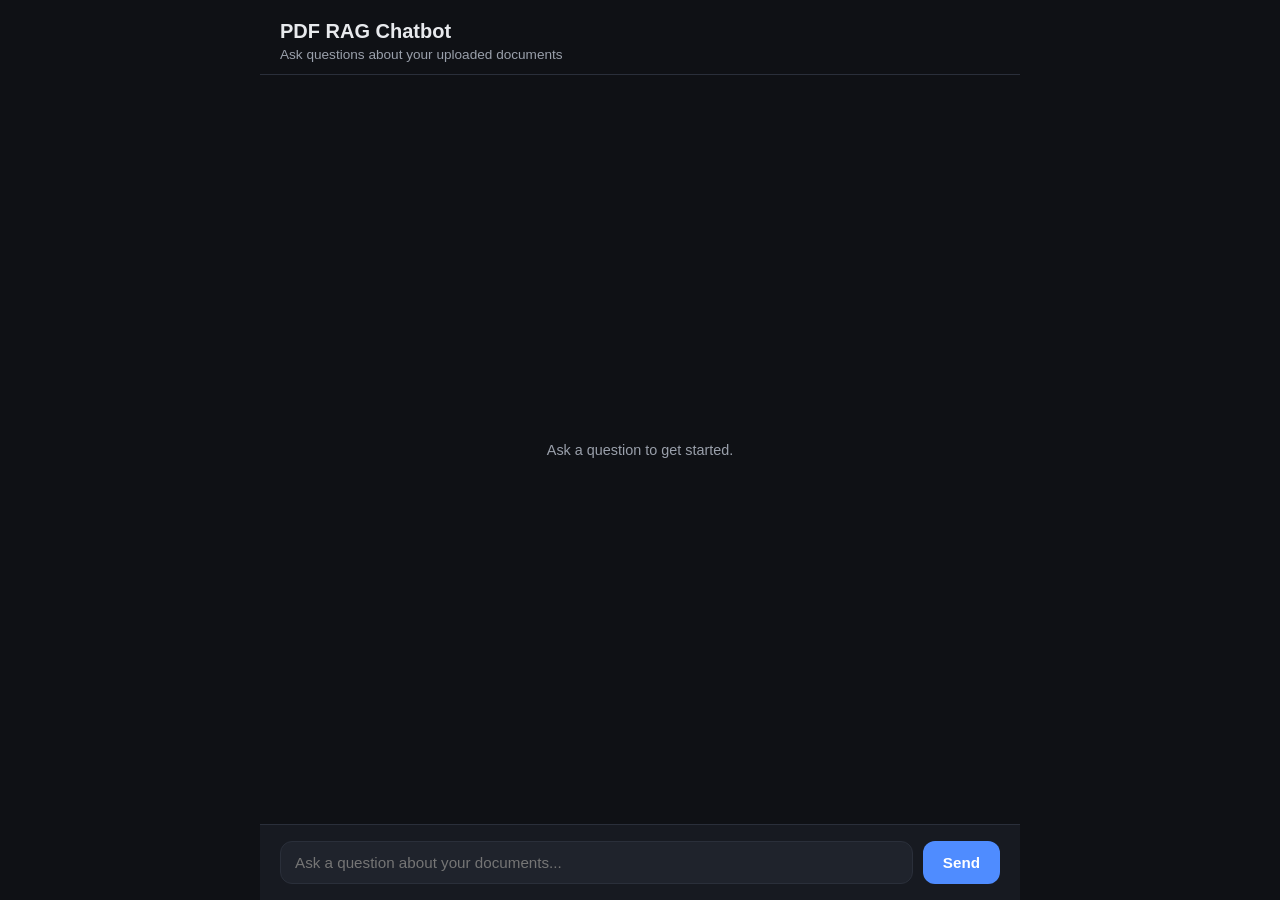
==== frontend/index.html @ 93b7ecf0 "Initial commit" ====
<!DOCTYPE html>
<html lang="en">
<head>
  <meta charset="UTF-8" />
  <meta name="viewport" content="width=device-width, initial-scale=1.0" />
  <title>PDF RAG Chatbot</title>
  <link rel="stylesheet" href="styles.css" />
</head>
<body>
  <div class="app">
    <header class="app-header">
      <h1>PDF RAG Chatbot</h1>
      <p class="subtitle">Ask questions about your uploaded documents</p>
    </header>

    <main id="chat-window" class="chat-window">
      <div class="empty-state" id="empty-state">
        Ask a question to get started.
      </div>
    </main>

    <form id="chat-form" class="chat-input-row">
      <input
        id="question-input"
        type="text"
        placeholder="Ask a question about your documents..."
        autocomplete="off"
        required
      />
      <button type="submit" id="send-btn">Send</button>
    </form>
  </div>

  <script src="app.js"></script>
</body>
</html>
---- frontend/styles.css ----
:root {
  --bg: #0f1115;
  --surface: #171a21;
  --surface-alt: #1f232c;
  --border: #2a2f3a;
  --text: #e8eaed;
  --text-dim: #9aa0ab;
  --accent: #4f8cff;
  --accent-dim: #2c5ac9;
  --user-bubble: #2b5fd9;
  --bot-bubble: #1f232c;
  --error: #e5534b;
  --radius: 12px;
}

* {
  box-sizing: border-box;
}

body {
  margin: 0;
  font-family: -apple-system, BlinkMacSystemFont, "Segoe UI", Roboto, Helvetica, Arial, sans-serif;
  background: var(--bg);
  color: var(--text);
  height: 100vh;
  display: flex;
  justify-content: center;
}

.app {
  width: 100%;
  max-width: 760px;
  height: 100vh;
  display: flex;
  flex-direction: column;
}

.app-header {
  padding: 20px 20px 12px;
  border-bottom: 1px solid var(--border);
}

.app-header h1 {
  margin: 0;
  font-size: 1.25rem;
  font-weight: 600;
}

.subtitle {
  margin: 4px 0 0;
  font-size: 0.85rem;
  color: var(--text-dim);
}

.chat-window {
  flex: 1;
  overflow-y: auto;
  padding: 20px;
  display: flex;
  flex-direction: column;
  gap: 16px;
}

.empty-state {
  margin: auto;
  color: var(--text-dim);
  font-size: 0.9rem;
}

.message {
  display: flex;
  flex-direction: column;
  max-width: 85%;
}

.message.user {
  align-self: flex-end;
  align-items: flex-end;
}

.message.bot {
  align-self: flex-start;
  align-items: flex-start;
}

.bubble {
  padding: 10px 14px;
  border-radius: var(--radius);
  line-height: 1.5;
  font-size: 0.95rem;
  white-space: pre-wrap;
  word-wrap: break-word;
}

.message.user .bubble {
  background: var(--user-bubble);
  color: white;
  border-bottom-right-radius: 4px;
}

.message.bot .bubble {
  background: var(--bot-bubble);
  border: 1px solid var(--border);
  border-bottom-left-radius: 4px;
}

.message.bot .bubble.error {
  border-color: var(--error);
  color: #ffb4b0;
}

.typing-cursor::after {
  content: "▍";
  display: inline-block;
  margin-left: 2px;
  animation: blink 1s step-start infinite;
}

@keyframes blink {
  50% { opacity: 0; }
}

.sources {
  margin-top: 8px;
  font-size: 0.78rem;
  color: var(--text-dim);
  display: flex;
  flex-direction: column;
  gap: 4px;
}

.source-item {
  display: flex;
  flex-direction: column;
  gap: 4px;
}

.source-chip {
  padding: 4px 8px;
  background: var(--surface-alt);
  border: 1px solid var(--border);
  border-radius: 8px;
  width: fit-content;
  color: var(--text-dim);
  font-size: 0.78rem;
  cursor: pointer;
  transition: border-color 0.15s ease, color 0.15s ease;
}

.source-chip:hover {
  border-color: var(--accent);
  color: var(--text);
}

.source-chip.expanded {
  border-color: var(--accent);
  color: var(--text);
}

.source-preview {
  padding: 8px 10px;
  background: var(--surface-alt);
  border: 1px solid var(--border);
  border-left: 2px solid var(--accent);
  border-radius: 8px;
  font-size: 0.78rem;
  color: var(--text-dim);
  line-height: 1.5;
  max-width: 480px;
}

.chat-input-row {
  display: flex;
  gap: 10px;
  padding: 16px 20px;
  border-top: 1px solid var(--border);
  background: var(--surface);
}

#question-input {
  flex: 1;
  padding: 12px 14px;
  border-radius: var(--radius);
  border: 1px solid var(--border);
  background: var(--surface-alt);
  color: var(--text);
  font-size: 0.95rem;
  outline: none;
}

#question-input:focus {
  border-color: var(--accent);
}

#send-btn {
  padding: 0 20px;
  border-radius: var(--radius);
  border: none;
  background: var(--accent);
  color: white;
  font-size: 0.95rem;
  font-weight: 600;
  cursor: pointer;
  transition: background 0.15s ease;
}

#send-btn:hover:not(:disabled) {
  background: var(--accent-dim);
}

#send-btn:disabled {
  opacity: 0.5;
  cursor: not-allowed;
}
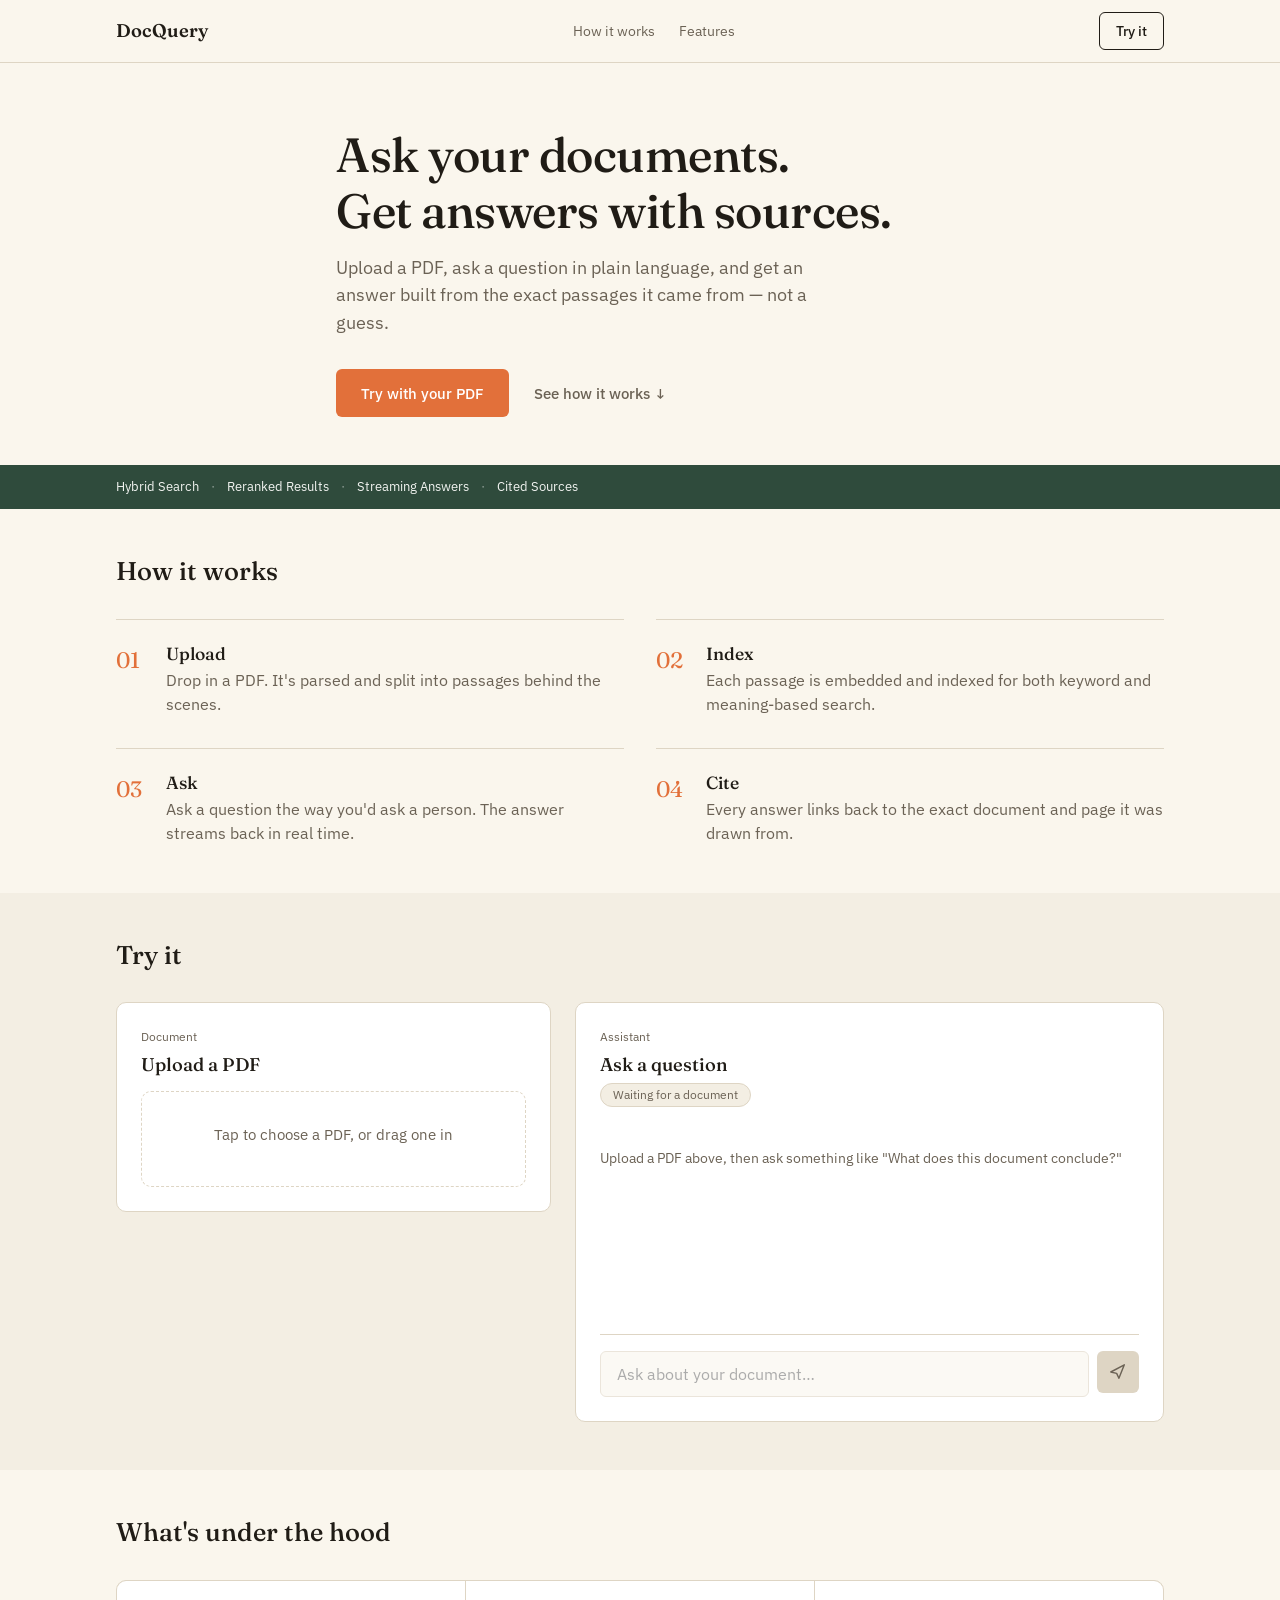
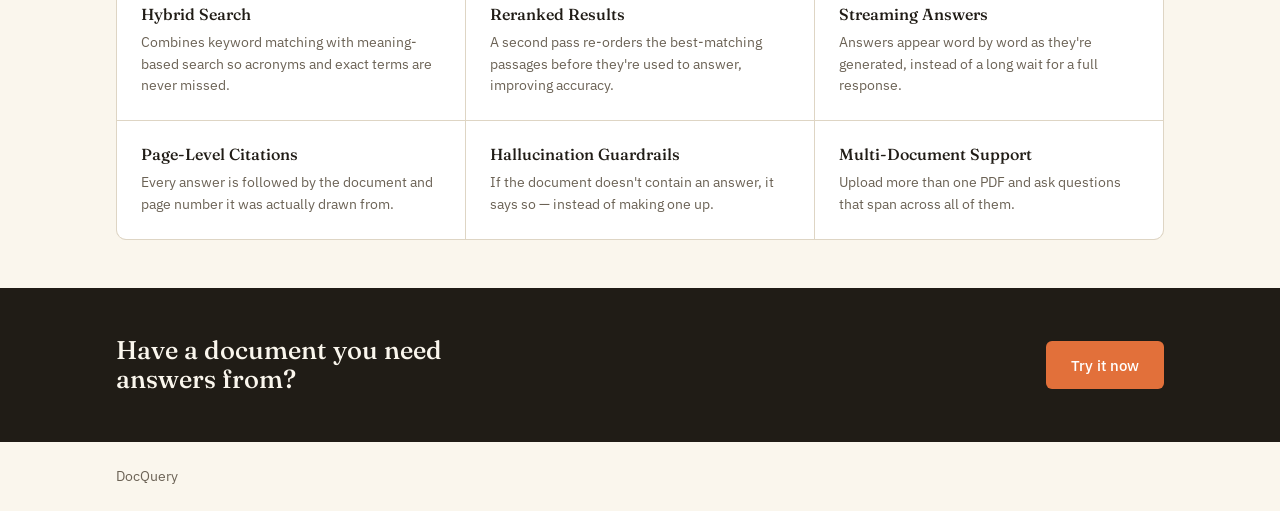
==== commit 2d1188b7: "added landing page and the signup" ====
--- a/frontend/index.html
+++ b/frontend/index.html
@@ -1,35 +1,206 @@
 <!DOCTYPE html>
 <html lang="en">
 <head>
-  <meta charset="UTF-8" />
-  <meta name="viewport" content="width=device-width, initial-scale=1.0" />
-  <title>PDF RAG Chatbot</title>
-  <link rel="stylesheet" href="styles.css" />
+<meta charset="UTF-8" />
+<meta name="viewport" content="width=device-width, initial-scale=1.0" />
+<title>DocQuery — Ask your PDFs, with sources</title>
+<link rel="preconnect" href="https://fonts.googleapis.com">
+<link href="https://fonts.googleapis.com/css2?family=Fraunces:opsz,wght@9..144,400;9..144,500;9..144,600&family=IBM+Plex+Sans:wght@400;500;600&display=swap" rel="stylesheet">
+<link rel="stylesheet" href="styles.css" />
 </head>
 <body>
-  <div class="app">
-    <header class="app-header">
-      <h1>PDF RAG Chatbot</h1>
-      <p class="subtitle">Ask questions about your uploaded documents</p>
-    </header>
-
-    <main id="chat-window" class="chat-window">
-      <div class="empty-state" id="empty-state">
-        Ask a question to get started.
-      </div>
-    </main>
-
-    <form id="chat-form" class="chat-input-row">
-      <input
-        id="question-input"
-        type="text"
-        placeholder="Ask a question about your documents..."
-        autocomplete="off"
-        required
-      />
-      <button type="submit" id="send-btn">Send</button>
-    </form>
-  </div>
+
+  <header class="site-header">
+    <div class="wrap header-inner">
+      <span class="logo">DocQuery</span>
+      <nav class="nav-links">
+        <a href="#how-it-works">How it works</a>
+        <a href="#features">Features</a>
+      </nav>
+      <a href="#demo" class="btn btn-ghost btn-sm">Try it</a>
+    </div>
+  </header>
+
+  <main>
+
+    <!-- HERO -->
+    <section class="hero">
+      <div class="wrap hero-inner">
+        <h1 class="hero-title">Ask your documents.<br>Get answers with sources.</h1>
+        <p class="hero-sub">Upload a PDF, ask a question in plain language, and get an answer built from the exact passages it came from — not a guess.</p>
+        <div class="hero-actions">
+          <a href="#demo" class="btn btn-primary">Try with your PDF</a>
+          <a href="#how-it-works" class="btn btn-text">See how it works ↓</a>
+        </div>
+      </div>
+    </section>
+
+    <!-- CAPABILITY STRIP -->
+    <section class="capability-strip">
+      <div class="wrap capability-inner">
+        <span class="cap-item">Hybrid Search</span>
+        <span class="cap-dot">·</span>
+        <span class="cap-item">Reranked Results</span>
+        <span class="cap-dot">·</span>
+        <span class="cap-item">Streaming Answers</span>
+        <span class="cap-dot">·</span>
+        <span class="cap-item">Cited Sources</span>
+      </div>
+    </section>
+
+    <!-- HOW IT WORKS -->
+    <section class="how-it-works" id="how-it-works">
+      <div class="wrap">
+        <h2 class="section-title">How it works</h2>
+        <ol class="steps">
+          <li class="step">
+            <span class="step-num">01</span>
+            <div>
+              <h3>Upload</h3>
+              <p>Drop in a PDF. It's parsed and split into passages behind the scenes.</p>
+            </div>
+          </li>
+          <li class="step">
+            <span class="step-num">02</span>
+            <div>
+              <h3>Index</h3>
+              <p>Each passage is embedded and indexed for both keyword and meaning-based search.</p>
+            </div>
+          </li>
+          <li class="step">
+            <span class="step-num">03</span>
+            <div>
+              <h3>Ask</h3>
+              <p>Ask a question the way you'd ask a person. The answer streams back in real time.</p>
+            </div>
+          </li>
+          <li class="step">
+            <span class="step-num">04</span>
+            <div>
+              <h3>Cite</h3>
+              <p>Every answer links back to the exact document and page it was drawn from.</p>
+            </div>
+          </li>
+        </ol>
+      </div>
+    </section>
+
+    <!-- LIVE DEMO -->
+    <section class="demo" id="demo">
+      <div class="wrap">
+        <h2 class="section-title">Try it</h2>
+
+        <div class="demo-grid">
+
+          <!-- Upload / Key topics panel -->
+          <div class="panel panel-topics">
+            <div class="panel-header">
+              <span class="panel-eyebrow">Document</span>
+              <h3>Upload a PDF</h3>
+            </div>
+
+            <div class="dropzone" id="dropzone">
+              <input type="file" id="file-input" accept="application/pdf" hidden />
+              <p class="dropzone-text" id="dropzone-text">Tap to choose a PDF, or drag one in</p>
+              <p class="dropzone-file" id="dropzone-filename"></p>
+            </div>
+
+            <div class="upload-status" id="upload-status" hidden></div>
+
+            <div class="topics-block" id="topics-block" hidden>
+              <p class="panel-eyebrow">Key topics found</p>
+              <ul class="topic-chips" id="topic-chips"></ul>
+            </div>
+          </div>
+
+          <!-- Chat panel -->
+          <div class="panel panel-chat">
+            <div class="panel-header">
+              <span class="panel-eyebrow">Assistant</span>
+              <h3>Ask a question</h3>
+              <span class="status-pill" id="chat-status">Waiting for a document</span>
+            </div>
+
+            <div class="chat-log" id="chat-log">
+              <div class="chat-empty" id="chat-empty">
+                Upload a PDF above, then ask something like "What does this document conclude?"
+              </div>
+            </div>
+
+            <form class="chat-input-row" id="chat-form">
+              <input
+                type="text"
+                id="chat-input"
+                class="chat-input"
+                placeholder="Ask about your document…"
+                autocomplete="off"
+                disabled
+              />
+              <button type="submit" class="chat-send" id="chat-send" disabled aria-label="Send">
+                <svg width="18" height="18" viewBox="0 0 20 20" fill="none"><path d="M2 10L17 2L11 17L8.5 11.5L2 10Z" stroke="currentColor" stroke-width="1.6" stroke-linejoin="round"/></svg>
+              </button>
+            </form>
+          </div>
+
+        </div>
+      </div>
+    </section>
+
+    <!-- FEATURES -->
+    <section class="features" id="features">
+      <div class="wrap">
+        <h2 class="section-title">What's under the hood</h2>
+        <div class="feature-grid">
+
+          <div class="feature-card">
+            <h3>Hybrid Search</h3>
+            <p>Combines keyword matching with meaning-based search so acronyms and exact terms are never missed.</p>
+          </div>
+
+          <div class="feature-card">
+            <h3>Reranked Results</h3>
+            <p>A second pass re-orders the best-matching passages before they're used to answer, improving accuracy.</p>
+          </div>
+
+          <div class="feature-card">
+            <h3>Streaming Answers</h3>
+            <p>Answers appear word by word as they're generated, instead of a long wait for a full response.</p>
+          </div>
+
+          <div class="feature-card">
+            <h3>Page-Level Citations</h3>
+            <p>Every answer is followed by the document and page number it was actually drawn from.</p>
+          </div>
+
+          <div class="feature-card">
+            <h3>Hallucination Guardrails</h3>
+            <p>If the document doesn't contain an answer, it says so — instead of making one up.</p>
+          </div>
+
+          <div class="feature-card">
+            <h3>Multi-Document Support</h3>
+            <p>Upload more than one PDF and ask questions that span across all of them.</p>
+          </div>
+
+        </div>
+      </div>
+    </section>
+
+    <!-- FOOTER CTA -->
+    <section class="footer-cta">
+      <div class="wrap footer-cta-inner">
+        <h2>Have a document you need answers from?</h2>
+        <a href="#demo" class="btn btn-primary">Try it now</a>
+      </div>
+    </section>
+
+  </main>
+
+  <footer class="site-footer">
+    <div class="wrap">
+      <span>DocQuery</span>
+    </div>
+  </footer>
 
   <script src="app.js"></script>
 </body>
--- a/frontend/styles.css
+++ b/frontend/styles.css
@@ -1,214 +1,577 @@
+/* ============================================
+   TOKENS
+   ============================================ */
 :root {
-  --bg: #0f1115;
-  --surface: #171a21;
-  --surface-alt: #1f232c;
-  --border: #2a2f3a;
-  --text: #e8eaed;
-  --text-dim: #9aa0ab;
-  --accent: #4f8cff;
-  --accent-dim: #2c5ac9;
-  --user-bubble: #2b5fd9;
-  --bot-bubble: #1f232c;
-  --error: #e5534b;
-  --radius: 12px;
-}
-
-* {
-  box-sizing: border-box;
+  --color-bg: #FAF6ED;
+  --color-surface: #F3EEE3;
+  --color-surface-raised: #FFFFFF;
+  --color-ink: #201C16;
+  --color-ink-muted: #6B6255;
+  --color-accent: #E2703A;
+  --color-accent-hover: #C85F2C;
+  --color-accent-ink: #FFFFFF;
+  --color-trust: #2F4B3C;
+  --color-trust-tint: #E7EEEA;
+  --color-border: #DED5C4;
+  --color-error: #B3452D;
+
+  --font-display: 'Fraunces', Georgia, serif;
+  --font-body: 'IBM Plex Sans', -apple-system, BlinkMacSystemFont, sans-serif;
+
+  --radius-sm: 6px;
+  --radius-md: 10px;
+  --radius-lg: 16px;
+
+  --container: 1080px;
+
+  --space-1: 4px;
+  --space-2: 8px;
+  --space-3: 12px;
+  --space-4: 16px;
+  --space-5: 24px;
+  --space-6: 32px;
+  --space-7: 48px;
+  --space-8: 64px;
+}
+
+/* ============================================
+   RESET / BASE
+   ============================================ */
+* { box-sizing: border-box; }
+
+html {
+  scroll-behavior: smooth;
+}
+
+@media (prefers-reduced-motion: reduce) {
+  html { scroll-behavior: auto; }
+  * { animation-duration: 0.01ms !important; transition-duration: 0.01ms !important; }
 }
 
 body {
   margin: 0;
-  font-family: -apple-system, BlinkMacSystemFont, "Segoe UI", Roboto, Helvetica, Arial, sans-serif;
-  background: var(--bg);
-  color: var(--text);
-  height: 100vh;
-  display: flex;
+  font-family: var(--font-body);
+  background: var(--color-bg);
+  color: var(--color-ink);
+  line-height: 1.5;
+  -webkit-font-smoothing: antialiased;
+}
+
+h1, h2, h3 {
+  font-family: var(--font-display);
+  font-weight: 500;
+  line-height: 1.15;
+  margin: 0;
+}
+
+p { margin: 0; }
+
+a { color: inherit; text-decoration: none; }
+
+ul, ol { margin: 0; padding: 0; list-style: none; }
+
+button, input {
+  font-family: inherit;
+  font-size: inherit;
+  color: inherit;
+}
+
+:focus-visible {
+  outline: 2px solid var(--color-trust);
+  outline-offset: 2px;
+}
+
+.wrap {
+  max-width: var(--container);
+  margin: 0 auto;
+  padding: 0 var(--space-4);
+}
+
+/* ============================================
+   BUTTONS
+   ============================================ */
+.btn {
+  display: inline-flex;
+  align-items: center;
   justify-content: center;
-}
-
-.app {
+  gap: var(--space-2);
+  padding: var(--space-3) var(--space-5);
+  border-radius: var(--radius-sm);
+  font-weight: 500;
+  font-size: 0.95rem;
+  border: 1px solid transparent;
+  cursor: pointer;
+  transition: background-color 0.15s ease, border-color 0.15s ease;
+}
+
+.btn-primary {
+  background: var(--color-accent);
+  color: var(--color-accent-ink);
+}
+.btn-primary:hover { background: var(--color-accent-hover); }
+
+.btn-ghost {
+  background: transparent;
+  border-color: var(--color-ink);
+  color: var(--color-ink);
+}
+.btn-ghost:hover { background: var(--color-surface); }
+
+.btn-text {
+  padding: var(--space-3) 0;
+  color: var(--color-ink-muted);
+}
+.btn-text:hover { color: var(--color-ink); }
+
+.btn-sm { padding: var(--space-2) var(--space-4); font-size: 0.85rem; }
+
+/* ============================================
+   HEADER
+   ============================================ */
+.site-header {
+  position: sticky;
+  top: 0;
+  z-index: 10;
+  background: var(--color-bg);
+  border-bottom: 1px solid var(--color-border);
+}
+
+.header-inner {
+  display: flex;
+  align-items: center;
+  justify-content: space-between;
+  padding-top: var(--space-3);
+  padding-bottom: var(--space-3);
+}
+
+.logo {
+  font-family: var(--font-display);
+  font-size: 1.15rem;
+  font-weight: 600;
+}
+
+.nav-links {
+  display: none;
+}
+
+@media (min-width: 720px) {
+  .nav-links {
+    display: flex;
+    gap: var(--space-5);
+    font-size: 0.9rem;
+    color: var(--color-ink-muted);
+  }
+  .nav-links a:hover { color: var(--color-ink); }
+}
+
+/* ============================================
+   HERO
+   ============================================ */
+.hero {
+  padding: var(--space-8) 0 var(--space-7);
+}
+
+.hero-inner {
+  max-width: 640px;
+}
+
+.hero-title {
+  font-size: 2.1rem;
+  letter-spacing: -0.01em;
+}
+
+.hero-sub {
+  margin-top: var(--space-4);
+  font-size: 1.05rem;
+  color: var(--color-ink-muted);
+  max-width: 46ch;
+}
+
+.hero-actions {
+  margin-top: var(--space-6);
+  display: flex;
+  flex-wrap: wrap;
+  align-items: center;
+  gap: var(--space-5);
+}
+
+@media (min-width: 720px) {
+  .hero-title { font-size: 3rem; }
+  .hero-sub { font-size: 1.15rem; }
+}
+
+/* ============================================
+   CAPABILITY STRIP
+   ============================================ */
+.capability-strip {
+  background: var(--color-trust);
+  color: #F2F4F1;
+  padding: var(--space-3) 0;
+}
+
+.capability-inner {
+  display: flex;
+  flex-wrap: wrap;
+  gap: var(--space-2) var(--space-3);
+  font-size: 0.82rem;
+  font-family: var(--font-body);
+}
+
+.cap-item { white-space: nowrap; }
+.cap-dot { opacity: 0.5; }
+
+/* ============================================
+   SECTION TITLE
+   ============================================ */
+.section-title {
+  font-size: 1.6rem;
+  margin-bottom: var(--space-6);
+}
+
+section {
+  padding: var(--space-7) 0;
+}
+
+/* ============================================
+   HOW IT WORKS
+   ============================================ */
+.steps {
+  display: flex;
+  flex-direction: column;
+  gap: var(--space-6);
+}
+
+.step {
+  display: flex;
+  gap: var(--space-4);
+  align-items: flex-start;
+  border-top: 1px solid var(--color-border);
+  padding-top: var(--space-5);
+}
+
+.step-num {
+  font-family: var(--font-display);
+  font-size: 1.4rem;
+  color: var(--color-accent);
+  flex-shrink: 0;
+  width: 2.4ch;
+}
+
+.step h3 {
+  font-size: 1.1rem;
+  margin-bottom: var(--space-1);
+}
+
+.step p {
+  color: var(--color-ink-muted);
+  max-width: 52ch;
+}
+
+@media (min-width: 860px) {
+  .steps {
+    flex-direction: row;
+    flex-wrap: wrap;
+  }
+  .step {
+    flex: 1 1 calc(50% - var(--space-6));
+  }
+}
+
+/* ============================================
+   DEMO
+   ============================================ */
+.demo {
+  background: var(--color-surface);
+}
+
+.demo-grid {
+  display: grid;
+  grid-template-columns: 1fr;
+  gap: var(--space-5);
+}
+
+@media (min-width: 860px) {
+  .demo-grid {
+    grid-template-columns: 0.85fr 1.15fr;
+    align-items: start;
+  }
+}
+
+.panel {
+  background: var(--color-surface-raised);
+  border: 1px solid var(--color-border);
+  border-radius: var(--radius-md);
+  padding: var(--space-5);
+}
+
+.panel-header {
+  margin-bottom: var(--space-4);
+  display: flex;
+  flex-wrap: wrap;
+  align-items: baseline;
+  gap: var(--space-2) var(--space-3);
+}
+
+.panel-eyebrow {
+  font-size: 0.78rem;
+  color: var(--color-ink-muted);
+}
+
+.panel-header h3 {
+  font-size: 1.15rem;
   width: 100%;
-  max-width: 760px;
-  height: 100vh;
+}
+
+.status-pill {
+  font-size: 0.75rem;
+  padding: 2px var(--space-3);
+  border-radius: 999px;
+  background: var(--color-surface);
+  color: var(--color-ink-muted);
+  border: 1px solid var(--color-border);
+}
+
+.status-pill.is-ready {
+  background: var(--color-trust-tint);
+  color: var(--color-trust);
+  border-color: var(--color-trust);
+}
+
+/* Dropzone */
+.dropzone {
+  border: 1.5px dashed var(--color-border);
+  border-radius: var(--radius-md);
+  padding: var(--space-6) var(--space-4);
+  text-align: center;
+  cursor: pointer;
+  transition: border-color 0.15s ease, background-color 0.15s ease;
+}
+
+.dropzone:hover,
+.dropzone.is-dragover {
+  border-color: var(--color-accent);
+  background: #FCF3EC;
+}
+
+.dropzone-text {
+  color: var(--color-ink-muted);
+  font-size: 0.92rem;
+}
+
+.dropzone-file {
+  margin-top: var(--space-2);
+  font-weight: 500;
+  font-size: 0.9rem;
+}
+
+.upload-status {
+  margin-top: var(--space-3);
+  font-size: 0.85rem;
+  color: var(--color-ink-muted);
+}
+
+.upload-status.is-error { color: var(--color-error); }
+
+/* Topic chips */
+.topics-block {
+  margin-top: var(--space-5);
+}
+
+.topic-chips {
+  margin-top: var(--space-2);
+  display: flex;
+  flex-wrap: wrap;
+  gap: var(--space-2);
+}
+
+.topic-chips li {
+  font-size: 0.82rem;
+  padding: 4px var(--space-3);
+  border-radius: 999px;
+  background: var(--color-surface);
+  border: 1px solid var(--color-border);
+}
+
+/* Chat panel */
+.panel-chat {
   display: flex;
   flex-direction: column;
-}
-
-.app-header {
-  padding: 20px 20px 12px;
-  border-bottom: 1px solid var(--border);
-}
-
-.app-header h1 {
-  margin: 0;
-  font-size: 1.25rem;
-  font-weight: 600;
-}
-
-.subtitle {
-  margin: 4px 0 0;
-  font-size: 0.85rem;
-  color: var(--text-dim);
-}
-
-.chat-window {
+  min-height: 420px;
+}
+
+.chat-log {
   flex: 1;
   overflow-y: auto;
-  padding: 20px;
   display: flex;
   flex-direction: column;
-  gap: 16px;
-}
-
-.empty-state {
-  margin: auto;
-  color: var(--text-dim);
+  gap: var(--space-4);
+  padding-right: var(--space-1);
+}
+
+.chat-empty {
+  color: var(--color-ink-muted);
   font-size: 0.9rem;
-}
-
-.message {
-  display: flex;
-  flex-direction: column;
-  max-width: 85%;
-}
-
-.message.user {
+  padding: var(--space-5) 0;
+}
+
+.chat-message {
+  max-width: 90%;
+  padding: var(--space-3) var(--space-4);
+  border-radius: var(--radius-md);
+  font-size: 0.92rem;
+  line-height: 1.5;
+}
+
+.chat-message.user {
   align-self: flex-end;
-  align-items: flex-end;
-}
-
-.message.bot {
+  background: var(--color-trust);
+  color: #F2F4F1;
+}
+
+.chat-message.assistant {
   align-self: flex-start;
-  align-items: flex-start;
-}
-
-.bubble {
-  padding: 10px 14px;
-  border-radius: var(--radius);
-  line-height: 1.5;
-  font-size: 0.95rem;
-  white-space: pre-wrap;
-  word-wrap: break-word;
-}
-
-.message.user .bubble {
-  background: var(--user-bubble);
-  color: white;
-  border-bottom-right-radius: 4px;
-}
-
-.message.bot .bubble {
-  background: var(--bot-bubble);
-  border: 1px solid var(--border);
-  border-bottom-left-radius: 4px;
-}
-
-.message.bot .bubble.error {
-  border-color: var(--error);
-  color: #ffb4b0;
-}
-
-.typing-cursor::after {
-  content: "▍";
+  background: var(--color-surface);
+  border: 1px solid var(--color-border);
+}
+
+.chat-message .cursor {
   display: inline-block;
+  width: 2px;
+  height: 1em;
+  background: var(--color-ink);
   margin-left: 2px;
-  animation: blink 1s step-start infinite;
+  vertical-align: -0.15em;
+  animation: blink 0.9s steps(1) infinite;
 }
 
 @keyframes blink {
   50% { opacity: 0; }
 }
 
-.sources {
-  margin-top: 8px;
-  font-size: 0.78rem;
-  color: var(--text-dim);
+.source-chips {
+  margin-top: var(--space-3);
+  display: flex;
+  flex-wrap: wrap;
+  gap: var(--space-2);
+}
+
+.source-chip {
+  font-size: 0.75rem;
+  padding: 2px var(--space-3);
+  border-radius: 999px;
+  background: var(--color-trust-tint);
+  color: var(--color-trust);
+  border: 1px solid var(--color-trust);
+}
+
+.chat-input-row {
+  margin-top: var(--space-4);
+  display: flex;
+  gap: var(--space-2);
+  border-top: 1px solid var(--color-border);
+  padding-top: var(--space-4);
+}
+
+.chat-input {
+  flex: 1;
+  padding: var(--space-3) var(--space-4);
+  border: 1px solid var(--color-border);
+  border-radius: var(--radius-sm);
+  background: var(--color-bg);
+}
+
+.chat-input:disabled {
+  opacity: 0.6;
+}
+
+.chat-send {
+  width: 42px;
+  height: 42px;
+  flex-shrink: 0;
+  border-radius: var(--radius-sm);
+  border: none;
+  background: var(--color-accent);
+  color: #fff;
+  display: flex;
+  align-items: center;
+  justify-content: center;
+  cursor: pointer;
+}
+
+.chat-send:disabled {
+  background: var(--color-border);
+  color: var(--color-ink-muted);
+  cursor: not-allowed;
+}
+
+/* ============================================
+   FEATURES
+   ============================================ */
+.feature-grid {
+  display: grid;
+  grid-template-columns: 1fr;
+  gap: 1px;
+  background: var(--color-border);
+  border: 1px solid var(--color-border);
+  border-radius: var(--radius-md);
+  overflow: hidden;
+}
+
+@media (min-width: 640px) {
+  .feature-grid { grid-template-columns: 1fr 1fr; }
+}
+@media (min-width: 960px) {
+  .feature-grid { grid-template-columns: 1fr 1fr 1fr; }
+}
+
+.feature-card {
+  background: var(--color-surface-raised);
+  padding: var(--space-5);
+}
+
+.feature-card h3 {
+  font-size: 1rem;
+  margin-bottom: var(--space-2);
+}
+
+.feature-card p {
+  color: var(--color-ink-muted);
+  font-size: 0.9rem;
+}
+
+/* ============================================
+   FOOTER CTA
+   ============================================ */
+.footer-cta {
+  background: var(--color-ink);
+  color: var(--color-bg);
+}
+
+.footer-cta-inner {
+  text-align: left;
   display: flex;
   flex-direction: column;
-  gap: 4px;
-}
-
-.source-item {
-  display: flex;
-  flex-direction: column;
-  gap: 4px;
-}
-
-.source-chip {
-  padding: 4px 8px;
-  background: var(--surface-alt);
-  border: 1px solid var(--border);
-  border-radius: 8px;
-  width: fit-content;
-  color: var(--text-dim);
-  font-size: 0.78rem;
-  cursor: pointer;
-  transition: border-color 0.15s ease, color 0.15s ease;
-}
-
-.source-chip:hover {
-  border-color: var(--accent);
-  color: var(--text);
-}
-
-.source-chip.expanded {
-  border-color: var(--accent);
-  color: var(--text);
-}
-
-.source-preview {
-  padding: 8px 10px;
-  background: var(--surface-alt);
-  border: 1px solid var(--border);
-  border-left: 2px solid var(--accent);
-  border-radius: 8px;
-  font-size: 0.78rem;
-  color: var(--text-dim);
-  line-height: 1.5;
-  max-width: 480px;
-}
-
-.chat-input-row {
-  display: flex;
-  gap: 10px;
-  padding: 16px 20px;
-  border-top: 1px solid var(--border);
-  background: var(--surface);
-}
-
-#question-input {
-  flex: 1;
-  padding: 12px 14px;
-  border-radius: var(--radius);
-  border: 1px solid var(--border);
-  background: var(--surface-alt);
-  color: var(--text);
-  font-size: 0.95rem;
-  outline: none;
-}
-
-#question-input:focus {
-  border-color: var(--accent);
-}
-
-#send-btn {
-  padding: 0 20px;
-  border-radius: var(--radius);
-  border: none;
-  background: var(--accent);
-  color: white;
-  font-size: 0.95rem;
-  font-weight: 600;
-  cursor: pointer;
-  transition: background 0.15s ease;
-}
-
-#send-btn:hover:not(:disabled) {
-  background: var(--accent-dim);
-}
-
-#send-btn:disabled {
-  opacity: 0.5;
-  cursor: not-allowed;
+  gap: var(--space-5);
+}
+
+.footer-cta h2 {
+  font-size: 1.6rem;
+  max-width: 20ch;
+}
+
+@media (min-width: 720px) {
+  .footer-cta-inner {
+    flex-direction: row;
+    align-items: center;
+    justify-content: space-between;
+  }
+}
+
+/* ============================================
+   FOOTER
+   ============================================ */
+.site-footer {
+  padding: var(--space-5) 0;
+  font-size: 0.85rem;
+  color: var(--color-ink-muted);
 }
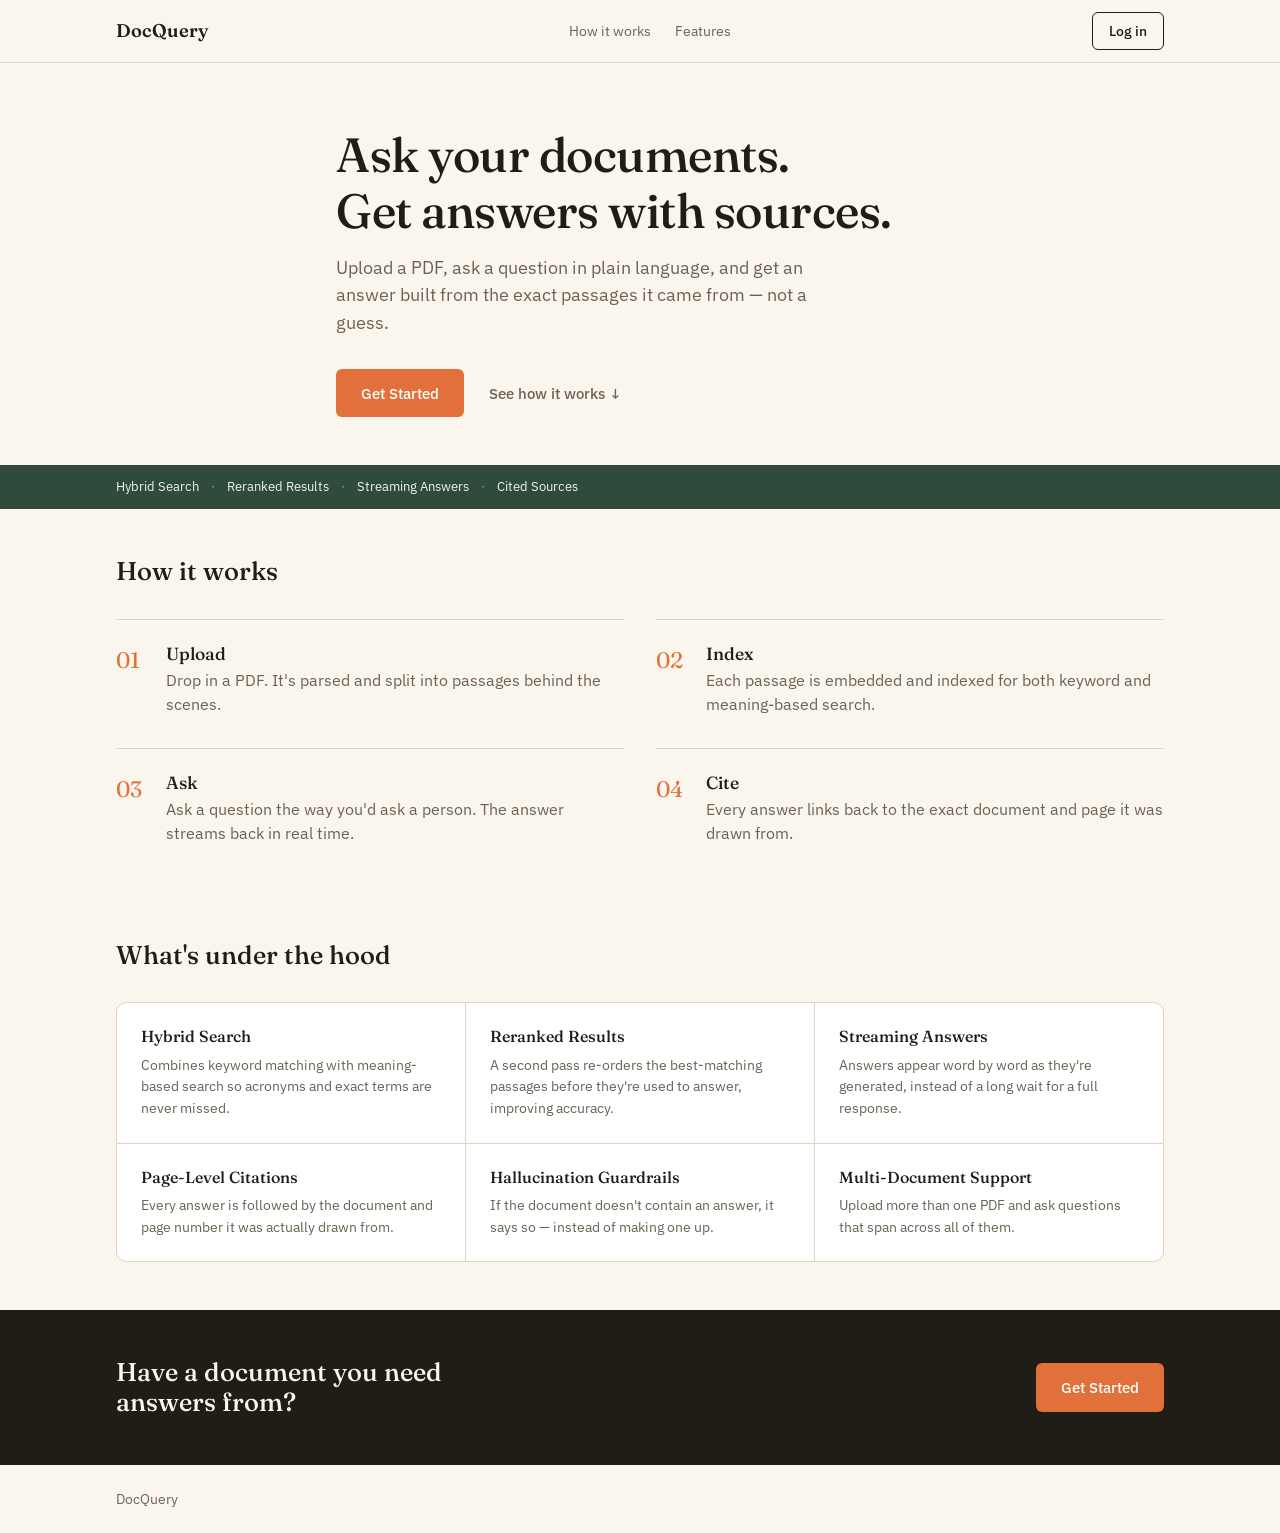
==== commit d06d46c4: "adding guest user part" ====
--- a/frontend/index.html
+++ b/frontend/index.html
@@ -17,25 +17,23 @@
         <a href="#how-it-works">How it works</a>
         <a href="#features">Features</a>
       </nav>
-      <a href="#demo" class="btn btn-ghost btn-sm">Try it</a>
+      <a href="login.html" class="btn btn-ghost btn-sm">Log in</a>
     </div>
   </header>
 
   <main>
 
-    <!-- HERO -->
     <section class="hero">
       <div class="wrap hero-inner">
         <h1 class="hero-title">Ask your documents.<br>Get answers with sources.</h1>
         <p class="hero-sub">Upload a PDF, ask a question in plain language, and get an answer built from the exact passages it came from — not a guess.</p>
         <div class="hero-actions">
-          <a href="#demo" class="btn btn-primary">Try with your PDF</a>
+          <a href="login.html" class="btn btn-primary">Get Started</a>
           <a href="#how-it-works" class="btn btn-text">See how it works ↓</a>
         </div>
       </div>
     </section>
 
-    <!-- CAPABILITY STRIP -->
     <section class="capability-strip">
       <div class="wrap capability-inner">
         <span class="cap-item">Hybrid Search</span>
@@ -48,160 +46,56 @@
       </div>
     </section>
 
-    <!-- HOW IT WORKS -->
     <section class="how-it-works" id="how-it-works">
       <div class="wrap">
         <h2 class="section-title">How it works</h2>
         <ol class="steps">
           <li class="step">
             <span class="step-num">01</span>
-            <div>
-              <h3>Upload</h3>
-              <p>Drop in a PDF. It's parsed and split into passages behind the scenes.</p>
-            </div>
+            <div><h3>Upload</h3><p>Drop in a PDF. It's parsed and split into passages behind the scenes.</p></div>
           </li>
           <li class="step">
             <span class="step-num">02</span>
-            <div>
-              <h3>Index</h3>
-              <p>Each passage is embedded and indexed for both keyword and meaning-based search.</p>
-            </div>
+            <div><h3>Index</h3><p>Each passage is embedded and indexed for both keyword and meaning-based search.</p></div>
           </li>
           <li class="step">
             <span class="step-num">03</span>
-            <div>
-              <h3>Ask</h3>
-              <p>Ask a question the way you'd ask a person. The answer streams back in real time.</p>
-            </div>
+            <div><h3>Ask</h3><p>Ask a question the way you'd ask a person. The answer streams back in real time.</p></div>
           </li>
           <li class="step">
             <span class="step-num">04</span>
-            <div>
-              <h3>Cite</h3>
-              <p>Every answer links back to the exact document and page it was drawn from.</p>
-            </div>
+            <div><h3>Cite</h3><p>Every answer links back to the exact document and page it was drawn from.</p></div>
           </li>
         </ol>
       </div>
     </section>
 
-    <!-- LIVE DEMO -->
-    <section class="demo" id="demo">
+    <section class="features" id="features">
       <div class="wrap">
-        <h2 class="section-title">Try it</h2>
-
-        <div class="demo-grid">
-
-          <!-- Upload / Key topics panel -->
-          <div class="panel panel-topics">
-            <div class="panel-header">
-              <span class="panel-eyebrow">Document</span>
-              <h3>Upload a PDF</h3>
-            </div>
-
-            <div class="dropzone" id="dropzone">
-              <input type="file" id="file-input" accept="application/pdf" hidden />
-              <p class="dropzone-text" id="dropzone-text">Tap to choose a PDF, or drag one in</p>
-              <p class="dropzone-file" id="dropzone-filename"></p>
-            </div>
-
-            <div class="upload-status" id="upload-status" hidden></div>
-
-            <div class="topics-block" id="topics-block" hidden>
-              <p class="panel-eyebrow">Key topics found</p>
-              <ul class="topic-chips" id="topic-chips"></ul>
-            </div>
-          </div>
-
-          <!-- Chat panel -->
-          <div class="panel panel-chat">
-            <div class="panel-header">
-              <span class="panel-eyebrow">Assistant</span>
-              <h3>Ask a question</h3>
-              <span class="status-pill" id="chat-status">Waiting for a document</span>
-            </div>
-
-            <div class="chat-log" id="chat-log">
-              <div class="chat-empty" id="chat-empty">
-                Upload a PDF above, then ask something like "What does this document conclude?"
-              </div>
-            </div>
-
-            <form class="chat-input-row" id="chat-form">
-              <input
-                type="text"
-                id="chat-input"
-                class="chat-input"
-                placeholder="Ask about your document…"
-                autocomplete="off"
-                disabled
-              />
-              <button type="submit" class="chat-send" id="chat-send" disabled aria-label="Send">
-                <svg width="18" height="18" viewBox="0 0 20 20" fill="none"><path d="M2 10L17 2L11 17L8.5 11.5L2 10Z" stroke="currentColor" stroke-width="1.6" stroke-linejoin="round"/></svg>
-              </button>
-            </form>
-          </div>
-
+        <h2 class="section-title">What's under the hood</h2>
+        <div class="feature-grid">
+          <div class="feature-card"><h3>Hybrid Search</h3><p>Combines keyword matching with meaning-based search so acronyms and exact terms are never missed.</p></div>
+          <div class="feature-card"><h3>Reranked Results</h3><p>A second pass re-orders the best-matching passages before they're used to answer, improving accuracy.</p></div>
+          <div class="feature-card"><h3>Streaming Answers</h3><p>Answers appear word by word as they're generated, instead of a long wait for a full response.</p></div>
+          <div class="feature-card"><h3>Page-Level Citations</h3><p>Every answer is followed by the document and page number it was actually drawn from.</p></div>
+          <div class="feature-card"><h3>Hallucination Guardrails</h3><p>If the document doesn't contain an answer, it says so — instead of making one up.</p></div>
+          <div class="feature-card"><h3>Multi-Document Support</h3><p>Upload more than one PDF and ask questions that span across all of them.</p></div>
         </div>
       </div>
     </section>
 
-    <!-- FEATURES -->
-    <section class="features" id="features">
-      <div class="wrap">
-        <h2 class="section-title">What's under the hood</h2>
-        <div class="feature-grid">
-
-          <div class="feature-card">
-            <h3>Hybrid Search</h3>
-            <p>Combines keyword matching with meaning-based search so acronyms and exact terms are never missed.</p>
-          </div>
-
-          <div class="feature-card">
-            <h3>Reranked Results</h3>
-            <p>A second pass re-orders the best-matching passages before they're used to answer, improving accuracy.</p>
-          </div>
-
-          <div class="feature-card">
-            <h3>Streaming Answers</h3>
-            <p>Answers appear word by word as they're generated, instead of a long wait for a full response.</p>
-          </div>
-
-          <div class="feature-card">
-            <h3>Page-Level Citations</h3>
-            <p>Every answer is followed by the document and page number it was actually drawn from.</p>
-          </div>
-
-          <div class="feature-card">
-            <h3>Hallucination Guardrails</h3>
-            <p>If the document doesn't contain an answer, it says so — instead of making one up.</p>
-          </div>
-
-          <div class="feature-card">
-            <h3>Multi-Document Support</h3>
-            <p>Upload more than one PDF and ask questions that span across all of them.</p>
-          </div>
-
-        </div>
-      </div>
-    </section>
-
-    <!-- FOOTER CTA -->
     <section class="footer-cta">
       <div class="wrap footer-cta-inner">
         <h2>Have a document you need answers from?</h2>
-        <a href="#demo" class="btn btn-primary">Try it now</a>
+        <a href="login.html" class="btn btn-primary">Get Started</a>
       </div>
     </section>
 
   </main>
 
   <footer class="site-footer">
-    <div class="wrap">
-      <span>DocQuery</span>
-    </div>
+    <div class="wrap"><span>DocQuery</span></div>
   </footer>
 
-  <script src="app.js"></script>
 </body>
 </html>
--- a/frontend/styles.css
+++ b/frontend/styles.css
@@ -574,4 +574,112 @@
   padding: var(--space-5) 0;
   font-size: 0.85rem;
   color: var(--color-ink-muted);
+}
+
+/* ============================================
+   AUTH PAGES (login.html)
+   ============================================ */
+.auth-body {
+  min-height: 100vh;
+  display: flex;
+  align-items: center;
+  justify-content: center;
+  padding: var(--space-4);
+}
+
+.auth-card {
+  width: 100%;
+  max-width: 360px;
+  background: var(--color-surface-raised);
+  border: 1px solid var(--color-border);
+  border-radius: var(--radius-lg);
+  padding: var(--space-6);
+}
+
+.auth-logo {
+  display: block;
+  text-align: center;
+  font-family: var(--font-display);
+  font-size: 1.3rem;
+  font-weight: 600;
+  margin-bottom: var(--space-6);
+}
+
+.auth-tabs {
+  display: flex;
+  border: 1px solid var(--color-border);
+  border-radius: var(--radius-sm);
+  overflow: hidden;
+  margin-bottom: var(--space-5);
+}
+.auth-tab {
+  flex: 1;
+  padding: var(--space-3);
+  background: transparent;
+  border: none;
+  cursor: pointer;
+  font-weight: 500;
+  color: var(--color-ink-muted);
+}
+.auth-tab.is-active {
+  background: var(--color-accent);
+  color: var(--color-accent-ink);
+}
+
+#auth-form, #verify-form {
+  display: flex;
+  flex-direction: column;
+  gap: var(--space-3);
+}
+
+#auth-form input, #verify-form input {
+  padding: var(--space-3);
+  border: 1px solid var(--color-border);
+  border-radius: var(--radius-sm);
+  background: var(--color-bg);
+}
+
+.auth-submit { width: 100%; margin-top: var(--space-1); }
+
+.auth-error {
+  color: var(--color-error);
+  font-size: 0.85rem;
+}
+
+.auth-divider {
+  text-align: center;
+  color: var(--color-ink-muted);
+  font-size: 0.8rem;
+  margin: var(--space-5) 0;
+  position: relative;
+}
+.auth-divider::before, .auth-divider::after {
+  content: "";
+  position: absolute;
+  top: 50%;
+  width: 40%;
+  border-top: 1px solid var(--color-border);
+}
+.auth-divider::before { left: 0; }
+.auth-divider::after { right: 0; }
+
+#google-btn { display: flex; justify-content: center; margin-bottom: var(--space-4); }
+
+.auth-guest {
+  width: 100%;
+}
+
+.auth-verify-text {
+  color: var(--color-ink-muted);
+  font-size: 0.9rem;
+  margin-bottom: var(--space-4);
+}
+
+/* ============================================
+   APP PAGE HEADER (app.html)
+   ============================================ */
+.app-header-right {
+  display: flex;
+  align-items: center;
+  gap: var(--space-3);
 }
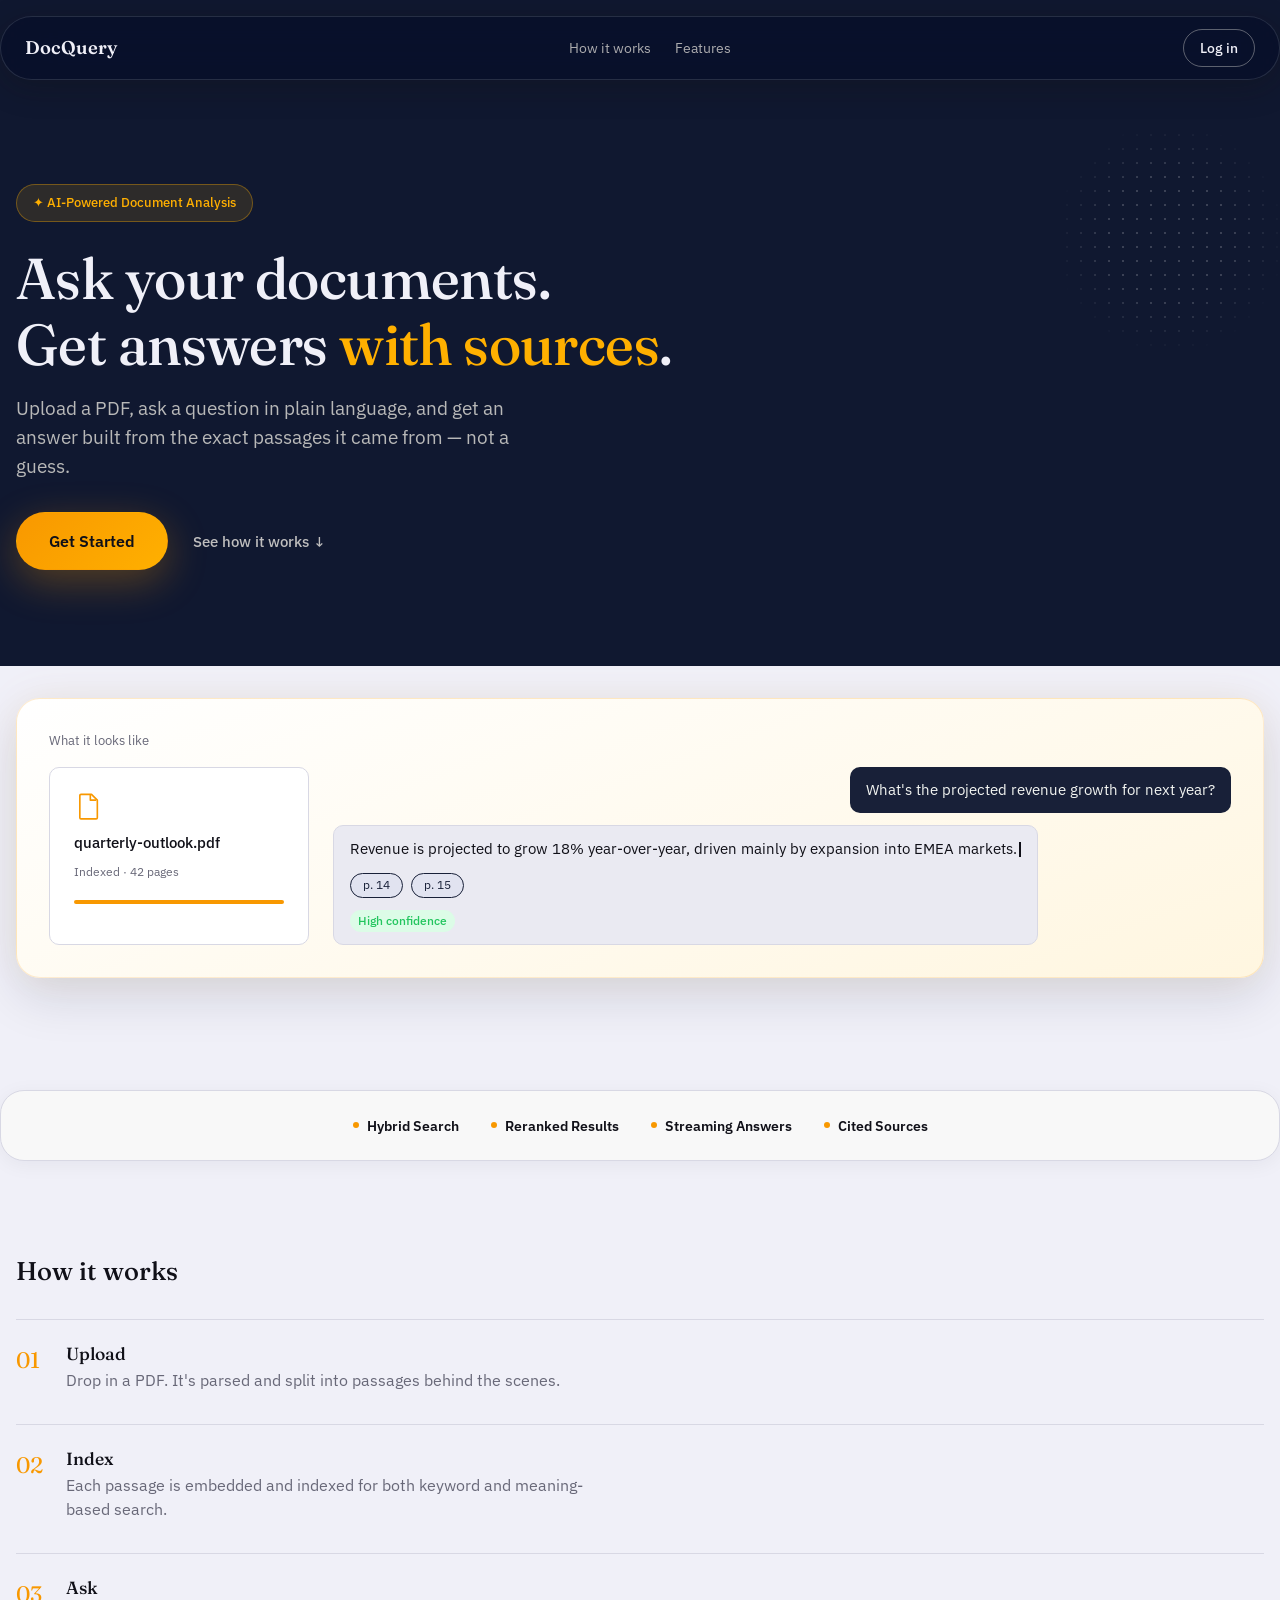
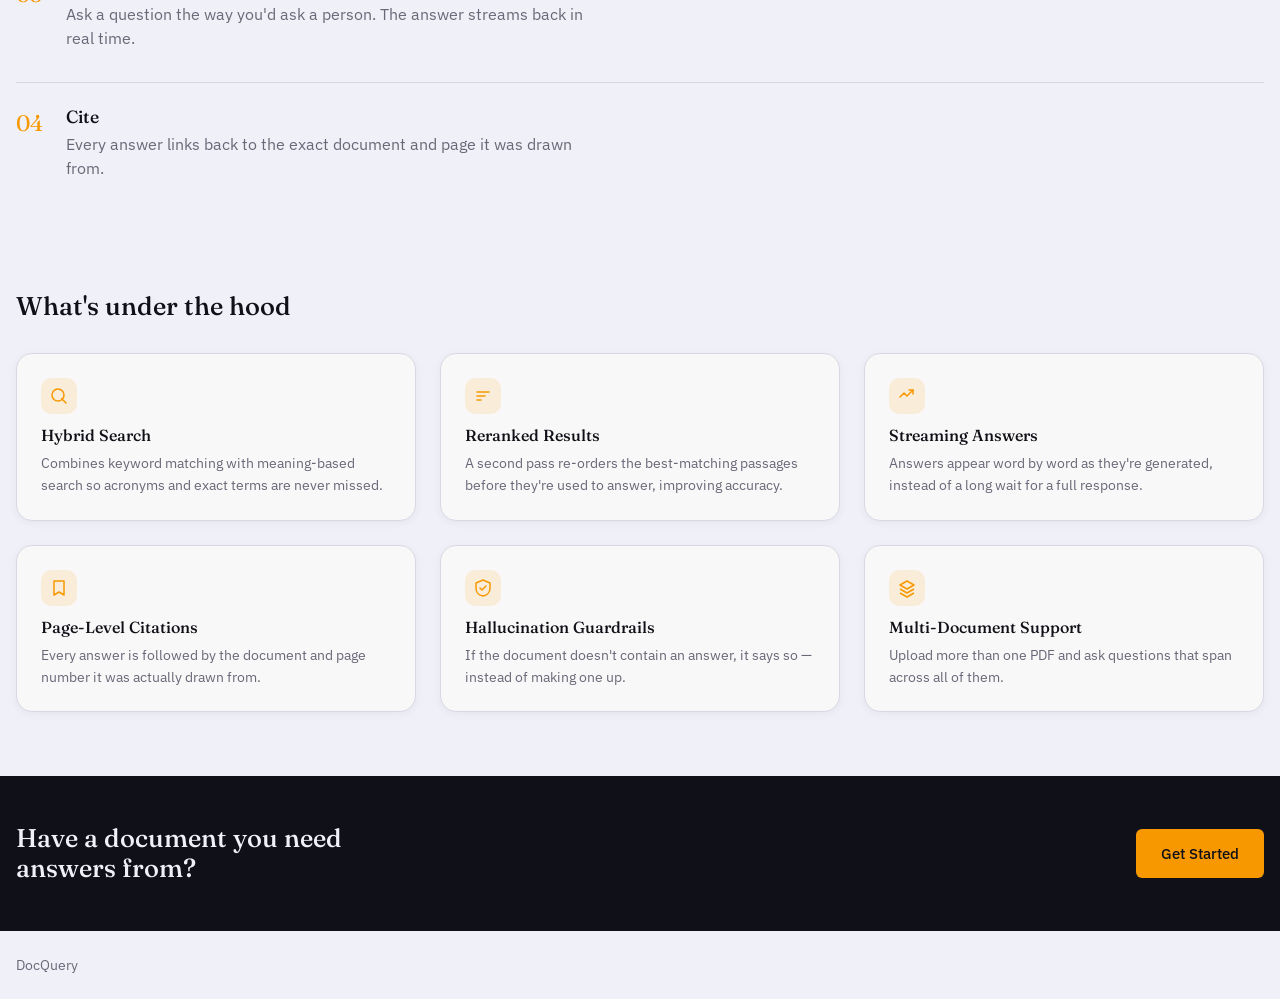
==== commit 4f832a14: "making changes in the history and the information retrievel in the llm" ====
--- a/frontend/index.html
+++ b/frontend/index.html
@@ -25,7 +25,8 @@
 
     <section class="hero">
       <div class="wrap hero-inner">
-        <h1 class="hero-title">Ask your documents.<br>Get answers with sources.</h1>
+        <span class="hero-eyebrow">✦ AI-Powered Document Analysis</span>
+        <h1 class="hero-title">Ask your documents.<br>Get answers <span class="accent">with sources</span>.</h1>
         <p class="hero-sub">Upload a PDF, ask a question in plain language, and get an answer built from the exact passages it came from — not a guess.</p>
         <div class="hero-actions">
           <a href="login.html" class="btn btn-primary">Get Started</a>
@@ -34,14 +35,41 @@
       </div>
     </section>
 
+    <section class="live-preview">
+      <div class="wrap">
+        <div class="live-preview-panel">
+          <p class="live-preview-label">What it looks like</p>
+          <div class="live-preview-grid">
+            <div class="live-preview-doc">
+              <svg class="live-preview-doc-icon" width="28" height="28" viewBox="0 0 24 24" fill="none">
+                <path d="M6 2h9l5 5v15a1 1 0 0 1-1 1H6a1 1 0 0 1-1-1V3a1 1 0 0 1 1-1Z" stroke="currentColor" stroke-width="1.4" stroke-linejoin="round"/>
+                <path d="M14 2v5h5" stroke="currentColor" stroke-width="1.4" stroke-linejoin="round"/>
+              </svg>
+              <p class="live-preview-doc-name">quarterly-outlook.pdf</p>
+              <p class="live-preview-doc-status">Indexed · 42 pages</p>
+              <div class="live-preview-doc-bar"><div class="live-preview-doc-bar-fill"></div></div>
+            </div>
+            <div class="live-preview-chat">
+              <div class="live-preview-msg user">What's the projected revenue growth for next year?</div>
+              <div class="live-preview-msg assistant">
+                Revenue is projected to grow 18% year-over-year, driven mainly by expansion into EMEA markets.<span class="cursor"></span>
+                <div class="live-preview-sources">
+                  <span class="source-chip">p. 14</span>
+                  <span class="source-chip">p. 15</span>
+                </div>
+                <span class="confidence-badge is-high">High confidence</span>
+              </div>
+            </div>
+          </div>
+        </div>
+      </div>
+    </section>
+
     <section class="capability-strip">
       <div class="wrap capability-inner">
         <span class="cap-item">Hybrid Search</span>
-        <span class="cap-dot">·</span>
         <span class="cap-item">Reranked Results</span>
-        <span class="cap-dot">·</span>
         <span class="cap-item">Streaming Answers</span>
-        <span class="cap-dot">·</span>
         <span class="cap-item">Cited Sources</span>
       </div>
     </section>
@@ -74,12 +102,30 @@
       <div class="wrap">
         <h2 class="section-title">What's under the hood</h2>
         <div class="feature-grid">
-          <div class="feature-card"><h3>Hybrid Search</h3><p>Combines keyword matching with meaning-based search so acronyms and exact terms are never missed.</p></div>
-          <div class="feature-card"><h3>Reranked Results</h3><p>A second pass re-orders the best-matching passages before they're used to answer, improving accuracy.</p></div>
-          <div class="feature-card"><h3>Streaming Answers</h3><p>Answers appear word by word as they're generated, instead of a long wait for a full response.</p></div>
-          <div class="feature-card"><h3>Page-Level Citations</h3><p>Every answer is followed by the document and page number it was actually drawn from.</p></div>
-          <div class="feature-card"><h3>Hallucination Guardrails</h3><p>If the document doesn't contain an answer, it says so — instead of making one up.</p></div>
-          <div class="feature-card"><h3>Multi-Document Support</h3><p>Upload more than one PDF and ask questions that span across all of them.</p></div>
+          <div class="feature-card">
+            <span class="feature-icon"><svg width="20" height="20" viewBox="0 0 20 20" fill="none" stroke="currentColor" stroke-width="1.5" stroke-linecap="round" stroke-linejoin="round"><circle cx="9" cy="9" r="6"/><path d="M17 17l-4.3-4.3"/></svg></span>
+            <h3>Hybrid Search</h3><p>Combines keyword matching with meaning-based search so acronyms and exact terms are never missed.</p>
+          </div>
+          <div class="feature-card">
+            <span class="feature-icon"><svg width="20" height="20" viewBox="0 0 20 20" fill="none" stroke="currentColor" stroke-width="1.5" stroke-linecap="round" stroke-linejoin="round"><path d="M4 6h12M4 10h8M4 14h4"/></svg></span>
+            <h3>Reranked Results</h3><p>A second pass re-orders the best-matching passages before they're used to answer, improving accuracy.</p>
+          </div>
+          <div class="feature-card">
+            <span class="feature-icon"><svg width="20" height="20" viewBox="0 0 20 20" fill="none" stroke="currentColor" stroke-width="1.5" stroke-linecap="round" stroke-linejoin="round"><path d="M3 11l4-4 3 3 6-6"/><path d="M12 4h4v4"/></svg></span>
+            <h3>Streaming Answers</h3><p>Answers appear word by word as they're generated, instead of a long wait for a full response.</p>
+          </div>
+          <div class="feature-card">
+            <span class="feature-icon"><svg width="20" height="20" viewBox="0 0 20 20" fill="none" stroke="currentColor" stroke-width="1.5" stroke-linejoin="round"><path d="M5 3h10v14l-5-3-5 3V3z"/></svg></span>
+            <h3>Page-Level Citations</h3><p>Every answer is followed by the document and page number it was actually drawn from.</p>
+          </div>
+          <div class="feature-card">
+            <span class="feature-icon"><svg width="20" height="20" viewBox="0 0 20 20" fill="none" stroke="currentColor" stroke-width="1.5" stroke-linejoin="round"><path d="M10 2l7 3v5c0 4.5-3 7.5-7 8-4-0.5-7-3.5-7-8V5l7-3z"/><path d="M7 10l2 2 4-4" stroke-linecap="round"/></svg></span>
+            <h3>Hallucination Guardrails</h3><p>If the document doesn't contain an answer, it says so — instead of making one up.</p>
+          </div>
+          <div class="feature-card">
+            <span class="feature-icon"><svg width="20" height="20" viewBox="0 0 20 20" fill="none" stroke="currentColor" stroke-width="1.5" stroke-linejoin="round"><path d="M10 3l7 4-7 4-7-4 7-4z"/><path d="M3 11l7 4 7-4"/><path d="M3 15l7 4 7-4"/></svg></span>
+            <h3>Multi-Document Support</h3><p>Upload more than one PDF and ask questions that span across all of them.</p>
+          </div>
         </div>
       </div>
     </section>
--- a/frontend/styles.css
+++ b/frontend/styles.css
@@ -2,18 +2,20 @@
    TOKENS
    ============================================ */
 :root {
-  --color-bg: #FAF6ED;
-  --color-surface: #F3EEE3;
-  --color-surface-raised: #FFFFFF;
-  --color-ink: #201C16;
-  --color-ink-muted: #6B6255;
-  --color-accent: #E2703A;
-  --color-accent-hover: #C85F2C;
-  --color-accent-ink: #FFFFFF;
-  --color-trust: #2F4B3C;
-  --color-trust-tint: #E7EEEA;
-  --color-border: #DED5C4;
-  --color-error: #B3452D;
+  --color-bg: #F0F0F8;
+  --color-surface: #EAEAF2;
+  --color-surface-raised: #F8F8F8;
+  --color-ink: #101018;
+  --color-ink-muted: #686878;
+  --color-accent: #F89800;
+  --color-accent-hover: #DB8500;
+  --color-accent-ink: #101018;
+  --color-trust: #182038;
+  --color-trust-tint: #E1E3F0;
+  --color-status: #22C55E;
+  --color-status-tint: #DCFCE7;
+  --color-border: #D8D8E4;
+  --color-error: #DC2626;
 
   --font-display: 'Fraunces', Georgia, serif;
   --font-body: 'IBM Plex Sans', -apple-system, BlinkMacSystemFont, sans-serif;
@@ -32,6 +34,18 @@
   --space-6: 32px;
   --space-7: 48px;
   --space-8: 64px;
+  --space-9: 96px;
+
+  /* Landing page — glass / dark-luxury treatment */
+  --radius-xl: 24px;
+  --radius-pill: 999px;
+  --color-hero-top: #101830;
+  --color-hero-mid: #102030;
+  --color-hero-dark: #081028;
+  --color-gold: #FFB000;
+  --panel-glass-bg: rgba(8, 16, 40, 0.8);
+  --panel-glass-border: rgba(255, 255, 255, 0.12);
+  --panel-glass-blur: blur(28px) saturate(140%);
 }
 
 /* ============================================
@@ -131,23 +145,33 @@
 .site-header {
   position: sticky;
   top: 0;
-  z-index: 10;
-  background: var(--color-bg);
-  border-bottom: 1px solid var(--color-border);
+  z-index: 50;
+  background: var(--color-hero-top);
+  border-bottom: none;
+  padding: var(--space-4) 0;
 }
 
 .header-inner {
   display: flex;
   align-items: center;
   justify-content: space-between;
-  padding-top: var(--space-3);
-  padding-bottom: var(--space-3);
+  padding: var(--space-3) var(--space-5);
+  background: var(--panel-glass-bg);
+  border: 1px solid var(--panel-glass-border);
+  backdrop-filter: var(--panel-glass-blur);
+  -webkit-backdrop-filter: var(--panel-glass-blur);
+  border-radius: var(--radius-pill);
+  box-shadow: 0 8px 30px rgba(20, 17, 13, 0.25);
 }
 
 .logo {
   font-family: var(--font-display);
   font-size: 1.15rem;
   font-weight: 600;
+}
+
+.site-header .logo {
+  color: var(--color-bg);
 }
 
 .nav-links {
@@ -159,32 +183,87 @@
     display: flex;
     gap: var(--space-5);
     font-size: 0.9rem;
-    color: var(--color-ink-muted);
+    color: rgba(250, 246, 237, 0.68);
   }
-  .nav-links a:hover { color: var(--color-ink); }
+  .nav-links a:hover { color: var(--color-bg); }
+}
+
+.site-header .btn-ghost {
+  border-color: rgba(250, 246, 237, 0.35);
+  color: var(--color-bg);
+  border-radius: var(--radius-pill);
+}
+.site-header .btn-ghost:hover {
+  background: rgba(255, 255, 255, 0.1);
+  border-color: rgba(250, 246, 237, 0.55);
 }
 
 /* ============================================
    HERO
    ============================================ */
 .hero {
-  padding: var(--space-8) 0 var(--space-7);
+  position: relative;
+  overflow: hidden;
+  background: #101830;
+  color: var(--color-bg);
+  padding: calc(var(--space-8) + var(--space-5)) 0 var(--space-9);
+}
+
+.hero::after {
+  content: "";
+  position: absolute;
+  top: 32px;
+  right: 0;
+  width: 220px;
+  height: 220px;
+  background-image: radial-gradient(rgba(255, 255, 255, 0.18) 1px, transparent 1px);
+  background-size: 14px 14px;
+  -webkit-mask-image: radial-gradient(circle, black 40%, transparent 75%);
+  mask-image: radial-gradient(circle, black 40%, transparent 75%);
+  pointer-events: none;
 }
 
 .hero-inner {
   max-width: 640px;
+  position: relative;
+  z-index: 1;
+}
+
+.hero-eyebrow {
+  display: inline-flex;
+  align-items: center;
+  gap: var(--space-2);
+  padding: var(--space-2) var(--space-4);
+  border-radius: var(--radius-pill);
+  background: rgba(255, 176, 0, 0.12);
+  border: 1px solid rgba(255, 176, 0, 0.35);
+  color: var(--color-gold);
+  font-size: 0.8rem;
+  font-weight: 500;
+  margin-bottom: var(--space-5);
+  animation: heroRise 0.7s ease both;
 }
 
 .hero-title {
-  font-size: 2.1rem;
+  font-size: 2.4rem;
   letter-spacing: -0.01em;
-}
+  color: var(--color-bg);
+  animation: heroRise 0.7s ease both;
+  animation-delay: 0.05s;
+}
+
+.hero-title .accent {
+  color: var(--color-gold);
+}
+
 
 .hero-sub {
   margin-top: var(--space-4);
-  font-size: 1.05rem;
-  color: var(--color-ink-muted);
+  font-size: 1.08rem;
+  color: rgba(250, 246, 237, 0.72);
   max-width: 46ch;
+  animation: heroRise 0.7s ease both;
+  animation-delay: 0.15s;
 }
 
 .hero-actions {
@@ -193,32 +272,188 @@
   flex-wrap: wrap;
   align-items: center;
   gap: var(--space-5);
+  animation: heroRise 0.7s ease both;
+  animation-delay: 0.25s;
+}
+
+.hero-actions .btn-primary {
+  background: linear-gradient(135deg, var(--color-accent), var(--color-gold));
+  color: #101018;
+  border-radius: var(--radius-pill);
+  padding: var(--space-4) var(--space-6);
+  font-size: 1rem;
+  font-weight: 600;
+  box-shadow: 0 12px 40px rgba(248, 152, 0, 0.3);
+  transition: transform 0.2s ease, box-shadow 0.2s ease;
+}
+.hero-actions .btn-primary:hover {
+  transform: translateY(-2px);
+  box-shadow: 0 16px 50px rgba(248, 152, 0, 0.4);
+}
+
+.hero-actions .btn-text {
+  color: rgba(250, 246, 237, 0.75);
+}
+.hero-actions .btn-text:hover { color: var(--color-bg); }
+
+@keyframes heroRise {
+  from { opacity: 0; transform: translateY(14px); }
+  to { opacity: 1; transform: translateY(0); }
 }
 
 @media (min-width: 720px) {
-  .hero-title { font-size: 3rem; }
-  .hero-sub { font-size: 1.15rem; }
+  .hero-title { font-size: 3.6rem; }
+  .hero-sub { font-size: 1.2rem; }
 }
 
 /* ============================================
    CAPABILITY STRIP
    ============================================ */
 .capability-strip {
+  background: var(--color-bg);
+  padding: var(--space-7) 0;
+}
+
+.capability-inner {
+  display: flex;
+  flex-wrap: wrap;
+  justify-content: center;
+  align-items: center;
+  gap: var(--space-6);
+  background: var(--color-surface-raised);
+  border: 1px solid var(--color-border);
+  border-radius: var(--radius-xl);
+  padding: var(--space-5) var(--space-6);
+  box-shadow: 0 4px 20px rgba(16, 24, 48, 0.05);
+}
+
+.cap-item {
+  display: flex;
+  align-items: center;
+  gap: var(--space-2);
+  white-space: nowrap;
+  font-size: 0.9rem;
+  font-weight: 600;
+  color: var(--color-ink);
+}
+
+.cap-item::before {
+  content: "";
+  width: 6px;
+  height: 6px;
+  border-radius: 50%;
+  background: var(--color-accent);
+  flex-shrink: 0;
+}
+
+/* ============================================
+   LIVE PRODUCT PREVIEW
+   ============================================ */
+.live-preview {
+  position: relative;
+  background: var(--color-bg);
+  padding: var(--space-6) 0 var(--space-8);
+}
+
+.live-preview-panel {
+  position: relative;
+  z-index: 2;
+  background: linear-gradient(160deg, #FFFFFF 0%, #FFF6E0 100%);
+  border: 1px solid rgba(248, 152, 0, 0.18);
+  border-radius: var(--radius-xl);
+  padding: var(--space-6);
+  box-shadow: 0 20px 50px rgba(16, 24, 48, 0.12), 0 0 40px rgba(255, 176, 0, 0.08);
+  color: var(--color-ink);
+}
+
+.live-preview-label {
+  font-size: 0.8rem;
+  color: var(--color-ink-muted);
+  margin-bottom: var(--space-4);
+}
+
+.live-preview-grid {
+  display: grid;
+  grid-template-columns: 1fr;
+  gap: var(--space-5);
+}
+
+@media (min-width: 780px) {
+  .live-preview-grid { grid-template-columns: 260px 1fr; }
+}
+
+.live-preview-doc {
+  background: #FFFFFF;
+  border: 1px solid var(--color-border);
+  border-radius: var(--radius-md);
+  padding: var(--space-5);
+  display: flex;
+  flex-direction: column;
+  gap: var(--space-2);
+}
+
+.live-preview-doc-icon { color: var(--color-accent); margin-bottom: var(--space-1); }
+.live-preview-doc-name { font-weight: 500; font-size: 0.92rem; word-break: break-word; color: var(--color-ink); }
+.live-preview-doc-status { font-size: 0.78rem; color: var(--color-ink-muted); }
+
+.live-preview-doc-bar {
+  margin-top: var(--space-3);
+  height: 4px;
+  background: var(--color-border);
+  border-radius: 2px;
+  overflow: hidden;
+}
+.live-preview-doc-bar-fill {
+  height: 100%;
+  width: 100%;
+  background: var(--color-accent);
+}
+
+.live-preview-chat {
+  display: flex;
+  flex-direction: column;
+  gap: var(--space-3);
+}
+
+.live-preview-msg {
+  max-width: 92%;
+  padding: var(--space-3) var(--space-4);
+  border-radius: var(--radius-md);
+  font-size: 0.92rem;
+  line-height: 1.55;
+}
+
+.live-preview-msg.user {
+  align-self: flex-end;
   background: var(--color-trust);
   color: #F2F4F1;
-  padding: var(--space-3) 0;
-}
-
-.capability-inner {
+}
+
+.live-preview-msg.assistant {
+  align-self: flex-start;
+  background: var(--color-surface);
+  border: 1px solid var(--color-border);
+  color: var(--color-ink);
+}
+
+.live-preview-msg .cursor {
+  display: inline-block;
+  width: 2px;
+  height: 1em;
+  background: var(--color-ink);
+  margin-left: 2px;
+  vertical-align: -0.15em;
+  animation: blink 0.9s steps(1) infinite;
+}
+
+.live-preview-sources {
+  margin-top: var(--space-3);
   display: flex;
   flex-wrap: wrap;
-  gap: var(--space-2) var(--space-3);
-  font-size: 0.82rem;
-  font-family: var(--font-body);
-}
-
-.cap-item { white-space: nowrap; }
-.cap-dot { opacity: 0.5; }
+  gap: var(--space-2);
+}
+
+.live-preview-msg .confidence-badge { margin-top: var(--space-3); }
 
 /* ============================================
    SECTION TITLE
@@ -268,12 +503,60 @@
 }
 
 @media (min-width: 860px) {
-  .steps {
-    flex-direction: row;
-    flex-wrap: wrap;
+  .wrap {
+    max-width: 1400px;
   }
-  .step {
-    flex: 1 1 calc(50% - var(--space-6));
+
+  .app-main {
+    display: flex;
+    flex-direction: column;
+    height: 100vh;
+    overflow: hidden;
+  }
+
+  .app-main main {
+    flex: 1;
+    display: flex;
+    flex-direction: column;
+    overflow: hidden;
+  }
+
+  #demo {
+    flex: 1;
+    display: flex;
+    flex-direction: column;
+    overflow: hidden;
+    padding-bottom: 0;
+  }
+
+  #demo .wrap {
+    flex: 1;
+    display: flex;
+    flex-direction: column;
+    overflow: hidden;
+    max-width: 1700px;
+  }
+
+  #demo .demo-grid {
+    flex: 1;
+    overflow: hidden;
+    align-items: stretch;
+    grid-template-columns: 460px 1fr;
+    grid-template-rows: minmax(0, 1fr);
+  }
+
+  .panel-topics {
+    align-self: start;
+    min-width: 0;
+  }
+
+  .panel-chat {
+    height: 100%;
+    min-height: 0;
+  }
+
+  .chat-log {
+    min-height: 0;
   }
 }
 
@@ -288,13 +571,6 @@
   display: grid;
   grid-template-columns: 1fr;
   gap: var(--space-5);
-}
-
-@media (min-width: 860px) {
-  .demo-grid {
-    grid-template-columns: 0.85fr 1.15fr;
-    align-items: start;
-  }
 }
 
 .panel {
@@ -332,9 +608,9 @@
 }
 
 .status-pill.is-ready {
-  background: var(--color-trust-tint);
-  color: var(--color-trust);
-  border-color: var(--color-trust);
+  background: var(--color-status-tint);
+  color: var(--color-status);
+  border-color: var(--color-status);
 }
 
 /* Dropzone */
@@ -507,14 +783,14 @@
 /* ============================================
    FEATURES
    ============================================ */
+.features {
+  padding: var(--space-8) 0;
+}
+
 .feature-grid {
   display: grid;
   grid-template-columns: 1fr;
-  gap: 1px;
-  background: var(--color-border);
-  border: 1px solid var(--color-border);
-  border-radius: var(--radius-md);
-  overflow: hidden;
+  gap: var(--space-5);
 }
 
 @media (min-width: 640px) {
@@ -526,7 +802,28 @@
 
 .feature-card {
   background: var(--color-surface-raised);
+  border: 1px solid var(--color-border);
+  border-radius: var(--radius-lg);
   padding: var(--space-5);
+  box-shadow: 0 2px 10px rgba(16, 24, 48, 0.05);
+  transition: box-shadow 0.2s ease, transform 0.2s ease;
+}
+
+.feature-card:hover {
+  box-shadow: 0 12px 28px rgba(16, 24, 48, 0.09);
+  transform: translateY(-2px);
+}
+
+.feature-icon {
+  display: inline-flex;
+  align-items: center;
+  justify-content: center;
+  width: 36px;
+  height: 36px;
+  border-radius: var(--radius-md);
+  background: rgba(248, 152, 0, 0.12);
+  color: var(--color-accent);
+  margin-bottom: var(--space-3);
 }
 
 .feature-card h3 {
@@ -626,13 +923,13 @@
   color: var(--color-accent-ink);
 }
 
-#auth-form, #verify-form {
+#auth-form, #verify-form, #forgot-form, #reset-form {
   display: flex;
   flex-direction: column;
   gap: var(--space-3);
 }
 
-#auth-form input, #verify-form input {
+#auth-form input, #verify-form input, #forgot-form input, #reset-form input {
   padding: var(--space-3);
   border: 1px solid var(--color-border);
   border-radius: var(--radius-sm);
@@ -640,6 +937,21 @@
 }
 
 .auth-submit { width: 100%; margin-top: var(--space-1); }
+
+.auth-forgot-link {
+  align-self: flex-end;
+  font-size: 0.85rem;
+  padding: 0;
+  margin-top: calc(var(--space-2) * -1);
+}
+
+.auth-back-link {
+  display: block;
+  width: 100%;
+  text-align: center;
+  font-size: 0.85rem;
+  margin-top: var(--space-4);
+}
 
 .auth-error {
   color: var(--color-error);
@@ -682,4 +994,642 @@
   display: flex;
   align-items: center;
   gap: var(--space-3);
+}
+
+/* ============================================
+   CHATS PANEL (app.html)
+   ============================================ */
+.chats-panel {
+  position: absolute;
+  top: 100%;
+  right: var(--space-4);
+  width: 260px;
+  background: var(--color-surface-raised);
+  border: 1px solid var(--color-border);
+  border-radius: var(--radius-md);
+  box-shadow: 0 4px 16px rgba(0,0,0,0.08);
+  z-index: 20;
+  padding: var(--space-3);
+}
+
+.chats-panel-new {
+  width: 100%;
+  text-align: left;
+  padding: var(--space-2) var(--space-3);
+  border: none;
+  background: var(--color-surface);
+  border-radius: var(--radius-sm);
+  cursor: pointer;
+  font-weight: 500;
+  margin-bottom: var(--space-2);
+}
+
+.chats-panel-list {
+  max-height: 300px;
+  overflow-y: auto;
+}
+.chats-panel-item {
+  padding: var(--space-2) var(--space-3);
+  border-radius: var(--radius-sm);
+  cursor: pointer;
+  font-size: 0.9rem;
+  white-space: nowrap;
+  overflow: hidden;
+  text-overflow: ellipsis;
+}
+.chats-panel-item:hover { background: var(--color-surface); }
+.chats-panel-item.is-active {
+  background: var(--color-trust-tint);
+  color: var(--color-trust);
+  font-weight: 500;
+}
+
+/* ============================================
+   APP LAYOUT (app.html) — permanent sidebar
+   ============================================ */
+.app-body {
+  margin: 0;
+}
+
+.app-layout {
+  display: flex;
+  height: 100vh;
+  overflow: hidden;
+}
+
+.sidebar {
+  width: 260px;
+  flex: none;
+  background: var(--color-surface);
+  border-right: 1px solid var(--color-border);
+  display: flex;
+  flex-direction: column;
+  padding: var(--space-4);
+}
+
+.sidebar-header {
+  margin-bottom: var(--space-4);
+}
+.sidebar-header .logo {
+  font-family: var(--font-display);
+  font-size: 1.2rem;
+  font-weight: 600;
+}
+
+.sidebar-new-chat {
+  width: 100%;
+  text-align: left;
+  padding: var(--space-3);
+  border: 1px solid var(--color-border);
+  background: var(--color-surface-raised);
+  border-radius: var(--radius-sm);
+  cursor: pointer;
+  font-weight: 500;
+  margin-bottom: var(--space-4);
+}
+.sidebar-new-chat:hover { border-color: var(--color-accent); }
+
+.sidebar-chat-list {
+  flex: 1;
+  overflow-y: auto;
+  display: flex;
+  flex-direction: column;
+  gap: 2px;
+}
+
+.sidebar-chat-item {
+  display: flex;
+  align-items: center;
+  justify-content: space-between;
+  padding: var(--space-2) var(--space-3);
+  border-radius: var(--radius-sm);
+  cursor: pointer;
+  font-size: 0.9rem;
+}
+.sidebar-chat-item:hover { background: var(--color-surface-raised); }
+.sidebar-chat-item.is-active {
+  background: var(--color-trust-tint);
+  color: var(--color-trust);
+  font-weight: 500;
+}
+
+.sidebar-chat-title {
+  overflow: hidden;
+  text-overflow: ellipsis;
+  white-space: nowrap;
+  flex: 1;
+}
+
+.sidebar-chat-delete {
+  background: none;
+  border: none;
+  color: var(--color-ink-muted);
+  font-size: 1.1rem;
+  line-height: 1;
+  cursor: pointer;
+  padding: 0 4px;
+  visibility: hidden;
+}
+.sidebar-chat-item:hover .sidebar-chat-delete { visibility: visible; }
+.sidebar-chat-delete:hover { color: var(--color-error); }
+
+.sidebar-chat-hint {
+  font-size: 0.82rem;
+  color: var(--color-ink-muted);
+  padding: var(--space-2) var(--space-3);
+}
+
+.sidebar-user {
+  position: relative;
+  border-top: 1px solid var(--color-border);
+  padding-top: var(--space-3);
+  margin-top: var(--space-3);
+}
+
+.sidebar-user-btn {
+  width: 100%;
+  display: flex;
+  align-items: center;
+  gap: var(--space-3);
+  padding: var(--space-2);
+  border: none;
+  background: none;
+  border-radius: var(--radius-sm);
+  cursor: pointer;
+  text-align: left;
+}
+.sidebar-user-btn:hover { background: var(--color-surface-raised); }
+
+.sidebar-user-avatar {
+  width: 28px;
+  height: 28px;
+  border-radius: 50%;
+  background: var(--color-trust);
+  color: #fff;
+  display: flex;
+  align-items: center;
+  justify-content: center;
+  font-size: 0.85rem;
+  font-weight: 600;
+  flex-shrink: 0;
+}
+
+.sidebar-user-name {
+  font-size: 0.9rem;
+  font-weight: 500;
+  overflow: hidden;
+  text-overflow: ellipsis;
+  white-space: nowrap;
+}
+
+.sidebar-user-menu {
+  position: absolute;
+  bottom: 100%;
+  left: 0;
+  right: 0;
+  margin-bottom: 4px;
+  background: var(--color-surface-raised);
+  border: 1px solid var(--color-border);
+  border-radius: var(--radius-sm);
+  box-shadow: 0 4px 16px rgba(0,0,0,0.08);
+  overflow: hidden;
+}
+
+.sidebar-user-menu-item {
+  display: block;
+  width: 100%;
+  text-align: left;
+  padding: var(--space-3);
+  border: none;
+  background: none;
+  cursor: pointer;
+  font-size: 0.9rem;
+  text-decoration: none;
+  color: var(--color-ink);
+}
+.sidebar-user-menu-item:hover { background: var(--color-surface); }
+
+.app-main {
+  flex: 1;
+  overflow-y: auto;
+  position: relative;
+}
+
+.app-topbar {
+  display: flex;
+  justify-content: flex-end;
+  padding: var(--space-3) var(--space-5);
+  border-bottom: 1px solid var(--color-border);
+  position: relative;
+}
+
+.documents-panel {
+  position: absolute;
+  top: 100%;
+  right: var(--space-5);
+  width: 280px;
+  background: var(--color-surface-raised);
+  border: 1px solid var(--color-border);
+  border-radius: var(--radius-md);
+  box-shadow: 0 4px 16px rgba(0,0,0,0.08);
+  padding: var(--space-4);
+  z-index: 20;
+}
+
+.documents-panel-title {
+  font-size: 0.78rem;
+  color: var(--color-ink-muted);
+  margin-bottom: var(--space-2);
+}
+
+.documents-list {
+  display: flex;
+  flex-direction: column;
+  gap: var(--space-1);
+  max-height: 240px;
+  overflow-y: auto;
+}
+.documents-list li {
+  font-size: 0.88rem;
+  padding: var(--space-2);
+  border-radius: var(--radius-sm);
+  background: var(--color-surface);
+  overflow-wrap: break-word;
+}
+.documents-empty {
+  color: var(--color-ink-muted);
+  font-size: 0.85rem;
+}
+
+/* ============================================
+   DELETE CONFIRMATION MODAL
+   ============================================ */
+.modal-overlay {
+  position: fixed;
+  inset: 0;
+  background: rgba(32, 28, 22, 0.4);
+  display: flex;
+  align-items: center;
+  justify-content: center;
+  z-index: 100;
+}
+
+.modal-overlay[hidden] {
+  display: none;
+}
+
+.modal {
+  background: var(--color-surface-raised);
+  border-radius: var(--radius-md);
+  padding: var(--space-5);
+  max-width: 340px;
+  width: 90%;
+}
+
+.modal-text {
+  margin-bottom: var(--space-5);
+  font-size: 0.92rem;
+}
+
+.modal-actions {
+  display: flex;
+  justify-content: flex-end;
+  gap: var(--space-3);
+}
+
+.btn-danger {
+  background: var(--color-error);
+  color: #fff;
+}
+.btn-danger:hover { opacity: 0.9; }
+
+/* ============================================
+   SIDEBAR COLLAPSE
+   ============================================ */
+.sidebar-header {
+  display: flex;
+  align-items: center;
+  justify-content: space-between;
+}
+
+.sidebar-collapse-btn {
+  background: none;
+  border: 1px solid var(--color-border);
+  border-radius: var(--radius-sm);
+  width: 26px;
+  height: 26px;
+  cursor: pointer;
+  color: var(--color-ink-muted);
+}
+.sidebar-collapse-btn:hover { background: var(--color-surface-raised); }
+
+.sidebar.is-collapsed {
+  width: 0;
+  padding: 0;
+  overflow: hidden;
+  border-right: none;
+}
+
+.sidebar-expand-btn {
+  position: fixed;
+  top: var(--space-4);
+  left: var(--space-3);
+  z-index: 30;
+  background: var(--color-surface-raised);
+  border: 1px solid var(--color-border);
+  border-radius: var(--radius-sm);
+  width: 30px;
+  height: 30px;
+  cursor: pointer;
+  color: var(--color-ink-muted);
+}
+.sidebar-expand-btn:hover { background: var(--color-surface); }
+
+/* ============================================
+   CURRENT CHAT TITLE (topbar, left side)
+   ============================================ */
+.app-topbar {
+  justify-content: space-between;
+}
+
+.current-chat-title {
+  font-weight: 500;
+  font-size: 0.95rem;
+  overflow: hidden;
+  text-overflow: ellipsis;
+  white-space: nowrap;
+  max-width: 60%;
+}
+
+/* ============================================
+   DOCUMENT PREVIEW MODAL
+   ============================================ */
+.documents-list-item {
+  cursor: pointer;
+}
+.documents-list-item:hover {
+  background: var(--color-trust-tint) !important;
+}
+
+.modal-preview {
+  max-width: 90vw;
+  width: 800px;
+  height: 85vh;
+  display: flex;
+  flex-direction: column;
+  padding: var(--space-4);
+}
+
+.modal-preview-header {
+  display: flex;
+  align-items: center;
+  justify-content: space-between;
+  margin-bottom: var(--space-3);
+}
+
+.modal-preview-filename {
+  font-weight: 500;
+  font-size: 0.92rem;
+  overflow: hidden;
+  text-overflow: ellipsis;
+  white-space: nowrap;
+}
+
+.modal-preview-actions {
+  display: flex;
+  gap: var(--space-2);
+  flex-shrink: 0;
+}
+
+.preview-iframe {
+  flex: 1;
+  width: 100%;
+  border: 1px solid var(--color-border);
+  border-radius: var(--radius-sm);
+}
+
+/* ============================================
+   DROPZONE v2
+   ============================================ */
+.dropzone-icon {
+  color: var(--color-ink-muted);
+  margin-bottom: var(--space-2);
+}
+.dropzone-subtext {
+  color: var(--color-ink-muted);
+  font-weight: 400;
+}
+.dropzone-meta {
+  font-size: 0.78rem;
+  color: var(--color-ink-muted);
+  margin-top: var(--space-2);
+}
+.upload-progress {
+  margin-top: var(--space-3);
+  height: 4px;
+  background: var(--color-border);
+  border-radius: 2px;
+  overflow: hidden;
+}
+.upload-progress-bar {
+  height: 100%;
+  background: var(--color-accent);
+  width: 0%;
+  transition: width 0.2s ease;
+}
+.upload-progress-bar.is-indeterminate {
+  width: 100% !important;
+  animation: indeterminate 1.2s ease-in-out infinite;
+}
+@keyframes indeterminate {
+  0%, 100% { opacity: 0.4; }
+  50% { opacity: 1; }
+}
+
+/* ============================================
+   CHAT TITLE FIX (topbar no longer hides behind expand arrow)
+   ============================================ */
+.app-topbar {
+  padding-left: 56px;
+}
+.sidebar-expand-btn {
+  top: 14px;
+}
+
+/* ============================================
+   SIDEBAR CHAT ITEM — time + delete grouped
+   ============================================ */
+.sidebar-chat-item {
+  align-items: center;
+}
+.sidebar-chat-right {
+  display: flex;
+  align-items: center;
+  gap: 6px;
+  flex-shrink: 0;
+}
+.sidebar-chat-time {
+  font-size: 0.72rem;
+  color: var(--color-ink-muted);
+  white-space: nowrap;
+}
+
+/* ============================================
+   MESSAGE STATUS / RETRIEVED NOTE
+   ============================================ */
+.msg-status {
+  color: var(--color-ink-muted);
+  font-style: italic;
+  font-size: 0.9rem;
+}
+
+.retrieved-note {
+  font-size: 0.75rem;
+  color: var(--color-ink-muted);
+  margin-top: var(--space-2);
+}
+
+/* ============================================
+   ANSWER CONTROLS
+   ============================================ */
+.answer-controls {
+  display: flex;
+  flex-wrap: wrap;
+  gap: var(--space-2);
+  margin-top: var(--space-3);
+}
+.answer-control-btn {
+  font-size: 0.78rem;
+  padding: 3px var(--space-3);
+  border: 1px solid var(--color-border);
+  border-radius: 999px;
+  background: transparent;
+  color: var(--color-ink-muted);
+  cursor: pointer;
+}
+.answer-control-btn:hover {
+  border-color: var(--color-accent);
+  color: var(--color-accent);
+}
+
+@media (max-width: 768px) {
+  .sidebar {
+    position: fixed;
+    inset: 0 auto 0 0;
+    z-index: 40;
+    width: 240px;
+  }
+  /* Same clearance as desktop — the expand button is fixed-position and
+     needs this much space regardless of screen size. */
+  .app-topbar {
+    padding-left: 56px;
+  }
+  .sidebar-expand-btn {
+    left: var(--space-3);
+    top: 14px;
+  }
+  .current-chat-title {
+    max-width: 45%;
+  }
+}
+
+/* ============================================
+   MESSAGE TIMESTAMP
+   ============================================ */
+.msg-time {
+  font-size: 0.72rem;
+  color: var(--color-ink-muted);
+  margin-top: 4px;
+}
+.chat-message.user .msg-time {
+  text-align: right;
+  color: rgba(255,255,255,0.6);
+}
+
+/* ============================================
+   SIDEBAR CHAT — three-dot menu
+   ============================================ */
+.sidebar-chat-menu-wrap {
+  position: relative;
+  flex-shrink: 0;
+}
+.sidebar-chat-menu-btn {
+  background: none;
+  border: none;
+  color: var(--color-ink-muted);
+  font-size: 1rem;
+  cursor: pointer;
+  padding: 2px 6px;
+  visibility: hidden;
+  border-radius: 4px;
+}
+.sidebar-chat-item:hover .sidebar-chat-menu-btn { visibility: visible; }
+.sidebar-chat-menu-btn:hover { background: var(--color-border); }
+
+.sidebar-chat-menu {
+  display: none;
+  position: absolute;
+  top: 100%;
+  right: 0;
+  z-index: 25;
+  background: var(--color-surface-raised);
+  border: 1px solid var(--color-border);
+  border-radius: var(--radius-sm);
+  box-shadow: 0 4px 16px rgba(0,0,0,0.1);
+  min-width: 110px;
+  overflow: hidden;
+}
+.sidebar-chat-menu.is-open { display: block; }
+
+.sidebar-chat-menu-item {
+  display: block;
+  width: 100%;
+  text-align: left;
+  padding: var(--space-2) var(--space-3);
+  border: none;
+  background: none;
+  font-size: 0.85rem;
+  cursor: pointer;
+  color: var(--color-ink);
+}
+.sidebar-chat-menu-item:hover { background: var(--color-surface); }
+.sidebar-chat-menu-item.is-danger { color: var(--color-error); }
+
+/* ============================================
+   DATE SEPARATOR
+   ============================================ */
+.date-separator {
+  text-align: center;
+  font-size: 0.75rem;
+  color: var(--color-ink-muted);
+  margin: var(--space-4) 0;
+  position: relative;
+}
+
+/* ============================================
+   CONFIDENCE BADGE
+   ============================================ */
+.confidence-badge {
+  display: inline-block;
+  font-size: 0.72rem;
+  padding: 2px var(--space-2);
+  border-radius: 999px;
+  margin-top: var(--space-2);
+  font-weight: 500;
+}
+.confidence-badge.is-high {
+  background: var(--color-status-tint);
+  color: var(--color-status);
+}
+.confidence-badge.is-low {
+  background: #FCE9DE;
+  color: var(--color-error);
+}
+
+/* ============================================
+   USER MENU — extra items + divider
+   ============================================ */
+.sidebar-user-menu-divider {
+  border-top: 1px solid var(--color-border);
+  margin: 4px 0;
 }
